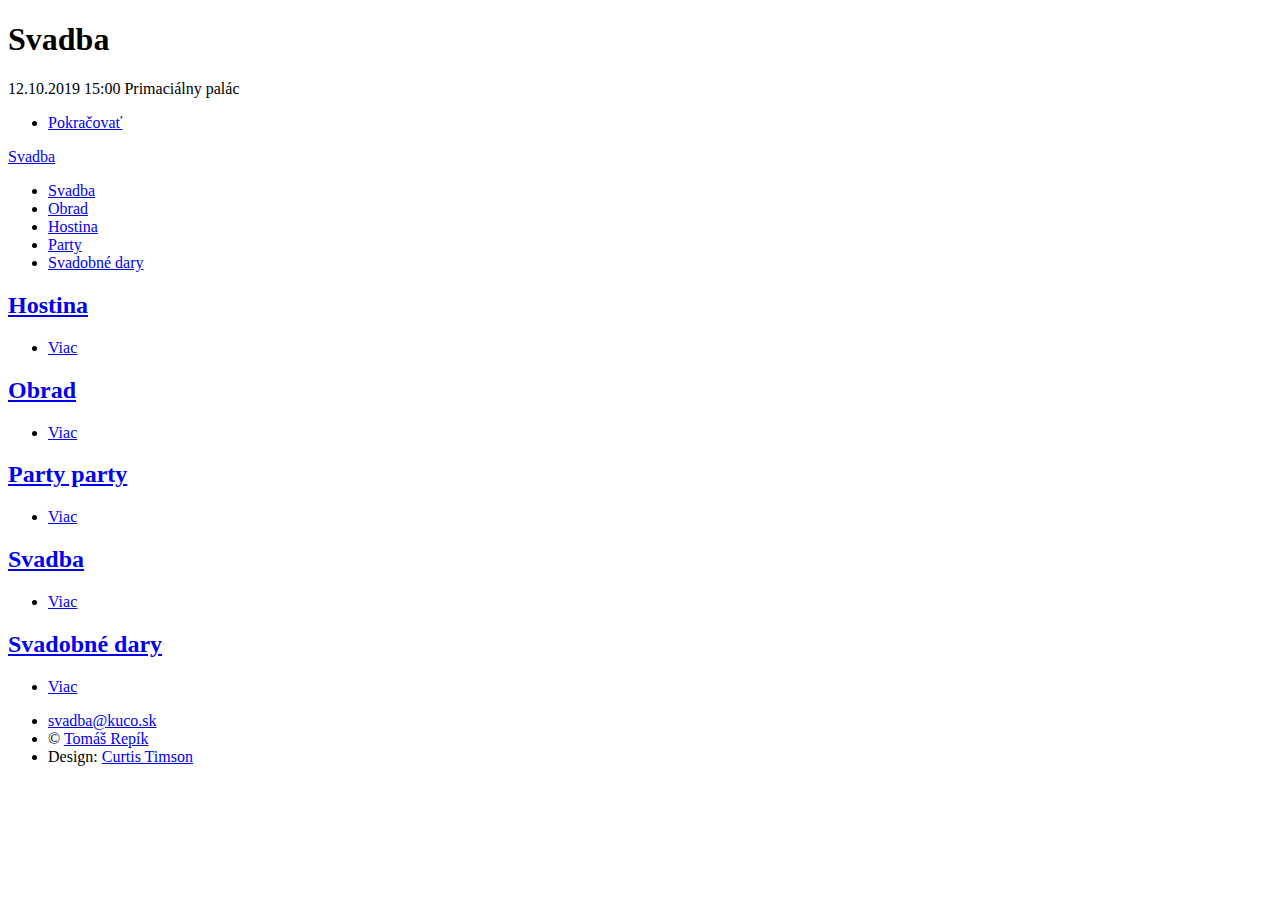
==== index.html @ 8c36d42b "Initial commit" ====
<!DOCTYPE HTML>

<html lang='sk'>
	<head>
	<meta name="generator" content="Hugo 0.55.6" />
		<title>Svadba</title>
		<meta charset="utf-8" />
		<meta name="viewport" content="width=device-width, initial-scale=1, user-scalable=no" />
		<link rel="stylesheet" href='/kucovci/assets/css/main.css' />
		
		<noscript><link rel="stylesheet" href='/kucovci/assets/css/noscript.css' /></noscript>
	</head>

	<body lang='sk' class="is-loading">

		
		

		
		
		

		

		
		
		

		

		
			
		
		

		

		
			<div id="wrapper" class="fade-in" data-pfn="post" data-ps="6" data-pfp="true">

				
				

<div id="intro">
    <h1>
        
             Svadba
        
    </h1>
    <p>
        
             12.10.2019 15:00 Primaciálny palác
        
    </p>
    <ul class="actions">
        <li><a href="#header" class="button icon solo fa-arrow-down scrolly">Pokračovať</a></li>
    </ul>
</div>


				

				
<header id="header">
    <a href='/kucovci/' class="logo">Svadba</a>
</header>

				

<nav id="nav">
    <ul class="links">

        <li ><a href='/kucovci/svadba'>Svadba</a></li>
        <li ><a href='/kucovci/obrad'>Obrad</a></li>
        <li ><a href='/kucovci/hostina'>Hostina</a></li>
        <li ><a href='/kucovci/party'>Party</a></li>
        <li ><a href='/kucovci/dary'>Svadobné dary</a></li>
        
    </ul>
    
</nav>


				
					<div id="main">

						
						


<article class="post featured">
    <header class="major">
        
        <h2><a href="https://repik.sk/kucovci/hostina/">Hostina</a></h2>
        <p></p>
    </header>
    
    <ul class="actions">
        <li><a href="https://repik.sk/kucovci/hostina/" class="button big">Viac</a></li>
    </ul>
</article>


						

						
							

<section class="posts">
    
    <article>
        <header>
            
            <h2><a href="https://repik.sk/kucovci/obrad/">Obrad</a></h2>
        </header>
        
        <p></p>
        <ul class="actions">
            <li><a href="https://repik.sk/kucovci/obrad/" class="button">Viac</a></li>
        </ul>
    </article>
    
    <article>
        <header>
            
            <h2><a href="https://repik.sk/kucovci/party/">Party party</a></h2>
        </header>
        
        <p></p>
        <ul class="actions">
            <li><a href="https://repik.sk/kucovci/party/" class="button">Viac</a></li>
        </ul>
    </article>
    
    <article>
        <header>
            
            <h2><a href="https://repik.sk/kucovci/svadba/">Svadba</a></h2>
        </header>
        
        <p></p>
        <ul class="actions">
            <li><a href="https://repik.sk/kucovci/svadba/" class="button">Viac</a></li>
        </ul>
    </article>
    
    <article>
        <header>
            
            <h2><a href="https://repik.sk/kucovci/dary/">Svadobné dary</a></h2>
        </header>
        
        <p></p>
        <ul class="actions">
            <li><a href="https://repik.sk/kucovci/dary/" class="button">Viac</a></li>
        </ul>
    </article>
    
</section>

						

						
						
						





















					</div>

					

<footer id="footer">
    
    <section class="split contact">
        
        
        
        
    </section>
</footer>

					
<div id="copyright">
    <ul><li><a href="mailto://svadba@kuco.sk">svadba@kuco.sk</a></li><li>&copy; <a href="https://repik.sk">Tomáš Repík</a></li><li>Design: <a href="https://curtistimson.co.uk">Curtis Timson</a></li></ul>
</div>

			</div>

			
			
<script src='/kucovci/assets/js/jquery.min.js'></script>
<script src='/kucovci/assets/js/jquery.scrollex.min.js'></script>
<script src='/kucovci/assets/js/jquery.scrolly.min.js'></script>
<script src='/kucovci/assets/js/browser.min.js'></script>
<script src='/kucovci/assets/js/breakpoints.min.js'></script>
<script src='/kucovci/assets/js/util.js'></script>
<script src='/kucovci/assets/js/main.js'></script>


	</body>
</html>
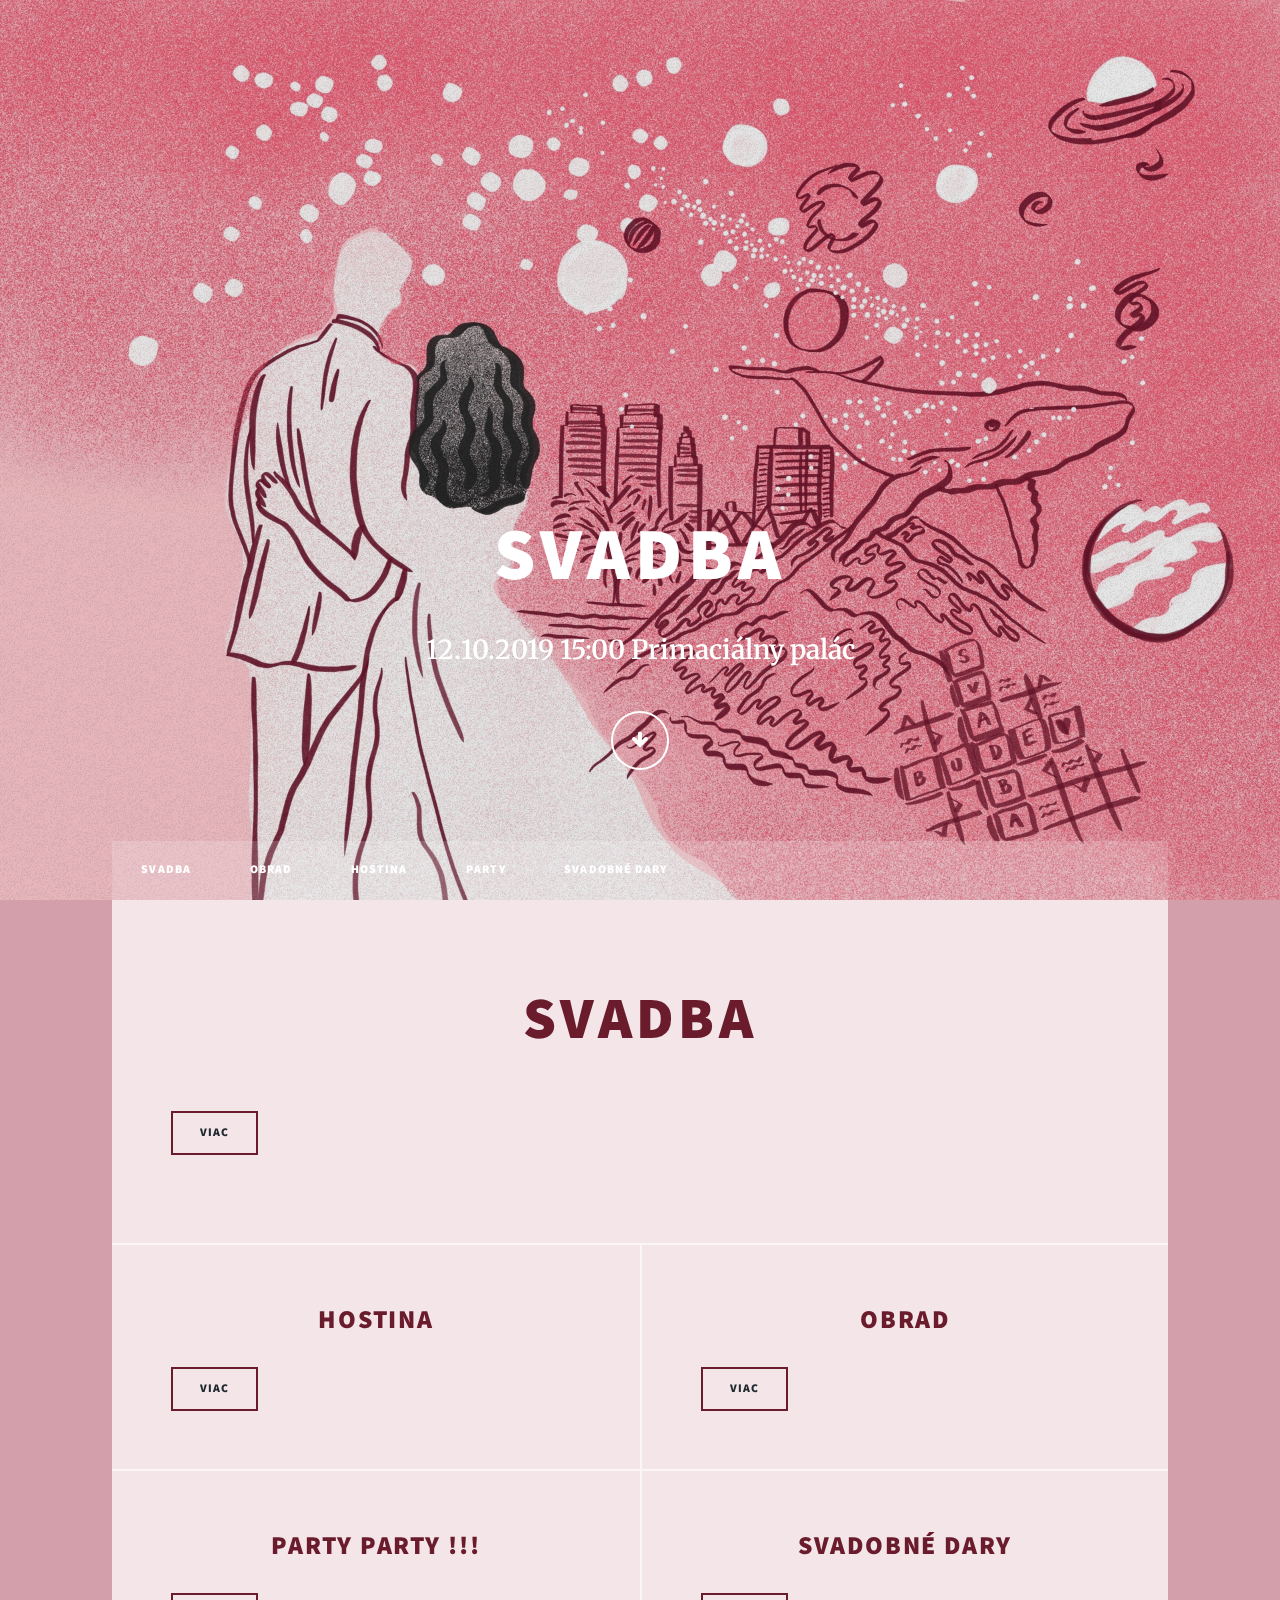
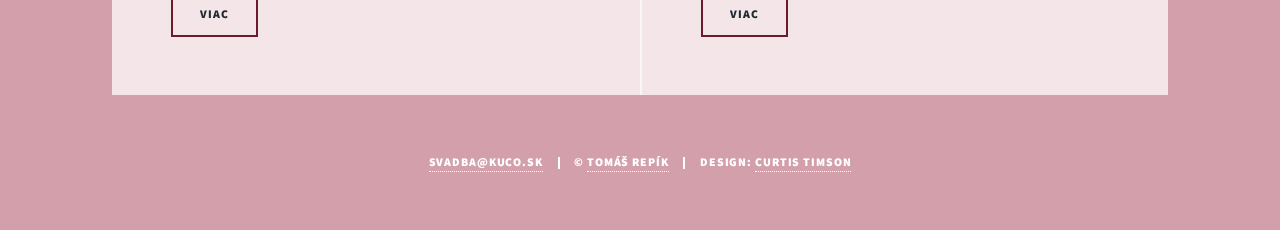
==== commit 7e52d038: "Update texts and style a bit: - transaprent content - greater subheading - changed order of posts by" ====
--- a/index.html
+++ b/index.html
@@ -2,13 +2,13 @@
 
 <html lang='sk'>
 	<head>
-	<meta name="generator" content="Hugo 0.55.6" />
+	<meta name="generator" content="Hugo 0.58.1" />
 		<title>Svadba</title>
 		<meta charset="utf-8" />
 		<meta name="viewport" content="width=device-width, initial-scale=1, user-scalable=no" />
-		<link rel="stylesheet" href='/kucovci/assets/css/main.css' />
-		
-		<noscript><link rel="stylesheet" href='/kucovci/assets/css/noscript.css' /></noscript>
+		<link rel="stylesheet" href='/assets/css/main.css' />
+		
+		<noscript><link rel="stylesheet" href='/assets/css/noscript.css' /></noscript>
 	</head>
 
 	<body lang='sk' class="is-loading">
@@ -47,11 +47,11 @@
              Svadba
         
     </h1>
-    <p>
+    <p><strong>
         
              12.10.2019 15:00 Primaciálny palác
         
-    </p>
+    </strong></p>
     <ul class="actions">
         <li><a href="#header" class="button icon solo fa-arrow-down scrolly">Pokračovať</a></li>
     </ul>
@@ -62,7 +62,7 @@
 
 				
 <header id="header">
-    <a href='/kucovci/' class="logo">Svadba</a>
+    <a href='/' class="logo">Svadba</a>
 </header>
 
 				
@@ -70,11 +70,11 @@
 <nav id="nav">
     <ul class="links">
 
-        <li ><a href='/kucovci/svadba'>Svadba</a></li>
-        <li ><a href='/kucovci/obrad'>Obrad</a></li>
-        <li ><a href='/kucovci/hostina'>Hostina</a></li>
-        <li ><a href='/kucovci/party'>Party</a></li>
-        <li ><a href='/kucovci/dary'>Svadobné dary</a></li>
+        <li ><a href='/svadba'>Svadba</a></li>
+        <li ><a href='/obrad'>Obrad</a></li>
+        <li ><a href='/hostina'>Hostina</a></li>
+        <li ><a href='/party'>Party</a></li>
+        <li ><a href='/dary'>Svadobné dary</a></li>
         
     </ul>
     
@@ -91,12 +91,12 @@
 <article class="post featured">
     <header class="major">
         
-        <h2><a href="https://repik.sk/kucovci/hostina/">Hostina</a></h2>
+        <h2><a href="https://svadba.kuco.sk/svadba/">Svadba</a></h2>
         <p></p>
     </header>
     
     <ul class="actions">
-        <li><a href="https://repik.sk/kucovci/hostina/" class="button big">Viac</a></li>
+        <li><a href="https://svadba.kuco.sk/svadba/" class="button big">Viac</a></li>
     </ul>
 </article>
 
@@ -111,48 +111,48 @@
     <article>
         <header>
             
-            <h2><a href="https://repik.sk/kucovci/obrad/">Obrad</a></h2>
-        </header>
-        
-        <p></p>
-        <ul class="actions">
-            <li><a href="https://repik.sk/kucovci/obrad/" class="button">Viac</a></li>
-        </ul>
-    </article>
-    
-    <article>
-        <header>
-            
-            <h2><a href="https://repik.sk/kucovci/party/">Party party</a></h2>
-        </header>
-        
-        <p></p>
-        <ul class="actions">
-            <li><a href="https://repik.sk/kucovci/party/" class="button">Viac</a></li>
-        </ul>
-    </article>
-    
-    <article>
-        <header>
-            
-            <h2><a href="https://repik.sk/kucovci/svadba/">Svadba</a></h2>
-        </header>
-        
-        <p></p>
-        <ul class="actions">
-            <li><a href="https://repik.sk/kucovci/svadba/" class="button">Viac</a></li>
-        </ul>
-    </article>
-    
-    <article>
-        <header>
-            
-            <h2><a href="https://repik.sk/kucovci/dary/">Svadobné dary</a></h2>
-        </header>
-        
-        <p></p>
-        <ul class="actions">
-            <li><a href="https://repik.sk/kucovci/dary/" class="button">Viac</a></li>
+            <h2><a href="https://svadba.kuco.sk/hostina/">Hostina</a></h2>
+        </header>
+        
+        <p></p>
+        <ul class="actions">
+            <li><a href="https://svadba.kuco.sk/hostina/" class="button">Viac</a></li>
+        </ul>
+    </article>
+    
+    <article>
+        <header>
+            
+            <h2><a href="https://svadba.kuco.sk/obrad/">Obrad</a></h2>
+        </header>
+        
+        <p></p>
+        <ul class="actions">
+            <li><a href="https://svadba.kuco.sk/obrad/" class="button">Viac</a></li>
+        </ul>
+    </article>
+    
+    <article>
+        <header>
+            
+            <h2><a href="https://svadba.kuco.sk/party/">Party party !!!</a></h2>
+        </header>
+        
+        <p></p>
+        <ul class="actions">
+            <li><a href="https://svadba.kuco.sk/party/" class="button">Viac</a></li>
+        </ul>
+    </article>
+    
+    <article>
+        <header>
+            
+            <h2><a href="https://svadba.kuco.sk/dary/">Svadobné dary</a></h2>
+        </header>
+        
+        <p></p>
+        <ul class="actions">
+            <li><a href="https://svadba.kuco.sk/dary/" class="button">Viac</a></li>
         </ul>
     </article>
     
@@ -207,13 +207,13 @@
 
 			
 			
-<script src='/kucovci/assets/js/jquery.min.js'></script>
-<script src='/kucovci/assets/js/jquery.scrollex.min.js'></script>
-<script src='/kucovci/assets/js/jquery.scrolly.min.js'></script>
-<script src='/kucovci/assets/js/browser.min.js'></script>
-<script src='/kucovci/assets/js/breakpoints.min.js'></script>
-<script src='/kucovci/assets/js/util.js'></script>
-<script src='/kucovci/assets/js/main.js'></script>
+<script src='/assets/js/jquery.min.js'></script>
+<script src='/assets/js/jquery.scrollex.min.js'></script>
+<script src='/assets/js/jquery.scrolly.min.js'></script>
+<script src='/assets/js/browser.min.js'></script>
+<script src='/assets/js/breakpoints.min.js'></script>
+<script src='/assets/js/util.js'></script>
+<script src='/assets/js/main.js'></script>
 
 
 	</body>
--- a/assets/css/main.css
+++ b/assets/css/main.css
@@ -0,0 +1,4651 @@
+@import url(font-awesome.min.css);
+@import url("https://fonts.googleapis.com/css?family=Merriweather:300,700,300italic,700italic|Source+Sans+Pro:900");
+
+/*
+	Massively by HTML5 UP
+	html5up.net | @ajlkn
+	Free for personal and commercial use under the CCA 3.0 license (html5up.net/license)
+*/
+
+html, body, div, span, applet, object,
+iframe, h1, h2, h3, h4, h5, h6, p, blockquote,
+pre, a, abbr, acronym, address, big, cite,
+code, del, dfn, em, img, ins, kbd, q, s, samp,
+small, strike, strong, sub, sup, tt, var, b,
+u, i, center, dl, dt, dd, ol, ul, li, fieldset,
+form, label, legend, table, caption, tbody,
+tfoot, thead, tr, th, td, article, aside,
+canvas, details, embed, figure, figcaption,
+footer, header, hgroup, menu, nav, output, ruby,
+section, summary, time, mark, audio, video {
+	margin: 0;
+	padding: 0;
+	border: 0;
+	font-size: 100%;
+	font: inherit;
+	vertical-align: baseline;}
+
+article, aside, details, figcaption, figure,
+footer, header, hgroup, menu, nav, section {
+	display: block;}
+
+body {
+	line-height: 1;
+}
+
+ol, ul {
+	list-style: none;
+}
+
+blockquote, q {
+	quotes: none;
+}
+
+	blockquote:before, blockquote:after, q:before, q:after {
+		content: '';
+		content: none;
+	}
+
+table {
+	border-collapse: collapse;
+	border-spacing: 0;
+}
+
+body {
+	-webkit-text-size-adjust: none;
+}
+
+mark {
+	background-color: transparent;
+	color: inherit;
+}
+
+input::-moz-focus-inner {
+	border: 0;
+	padding: 0;
+}
+
+input, select, textarea {
+	-moz-appearance: none;
+	-webkit-appearance: none;
+	-ms-appearance: none;
+	appearance: none;
+}
+
+/* Basic */
+
+	@-ms-viewport {
+		width: device-width;
+	}
+
+	body {
+		-ms-overflow-style: scrollbar;
+	}
+
+	@media screen and (max-width: 480px) {
+
+		html, body {
+			min-width: 320px;
+		}
+
+	}
+
+	html {
+		box-sizing: border-box;
+	}
+
+	*, *:before, *:after {
+		box-sizing: inherit;
+	}
+
+	body {
+		background-color: #d29faa; /* light pink */
+	}
+
+		body.is-preload *, body.is-preload *:before, body.is-preload *:after {
+			-moz-animation: none !important;
+			-webkit-animation: none !important;
+			-ms-animation: none !important;
+			animation: none !important;
+			-moz-transition: none !important;
+			-webkit-transition: none !important;
+			-ms-transition: none !important;
+			transition: none !important;
+		}
+
+/* Type */
+
+	html {
+		font-size: 16pt;
+	}
+
+		@media screen and (max-width: 1680px) {
+
+			html {
+				font-size: 12pt;
+			}
+
+		}
+
+		@media screen and (max-width: 1280px) {
+
+			html {
+				font-size: 11pt;
+			}
+
+		}
+
+		@media screen and (max-width: 360px) {
+
+			html {
+				font-size: 10pt;
+			}
+
+		}
+
+	body {
+		color: #6a1c2c; /* dark pink */
+	}
+
+	body, input, select, textarea {
+		font-family: "Merriweather", Georgia, serif;
+		font-weight: 300;
+		font-size: 1rem;
+		line-height: 2.375;
+	}
+
+	a {
+		-moz-transition: color 0.2s ease-in-out, background-color 0.2s ease-in-out, border-color 0.2s ease-in-out, box-shadow 0.2s ease-in-out;
+		-webkit-transition: color 0.2s ease-in-out, background-color 0.2s ease-in-out, border-color 0.2s ease-in-out, box-shadow 0.2s ease-in-out;
+		-ms-transition: color 0.2s ease-in-out, background-color 0.2s ease-in-out, border-color 0.2s ease-in-out, box-shadow 0.2s ease-in-out;
+		transition: color 0.2s ease-in-out, background-color 0.2s ease-in-out, border-color 0.2s ease-in-out, box-shadow 0.2s ease-in-out;
+		border-bottom: dotted 1px;
+		text-decoration: none;
+	}
+
+		a:hover {
+			border-bottom-color: transparent;
+		}
+
+	strong, b {
+		font-weight: 600;
+	}
+
+	em, i {
+		font-style: italic;
+	}
+
+	p {
+		text-align: justify;
+		margin: 0 0 2rem 0;
+	}
+
+	h1, h2, h3, h4, h5, h6 {
+		font-family: "Source Sans Pro", Helvetica, sans-serif;
+		font-weight: 900;
+		line-height: 1.5;
+		letter-spacing: 0.075em;
+		text-transform: uppercase;
+		margin: 0 0 1rem 0;
+	}
+
+		h1 a, h2 a, h3 a, h4 a, h5 a, h6 a {
+			border-bottom: 0;
+			color: inherit;
+			text-decoration: none;
+		}
+
+	h1 {
+		font-size: 4rem;
+		line-height: 1.1;
+		margin: 0 0 2rem 0;
+	}
+
+	h2 {
+		font-size: 1.75rem;
+		line-height: 1.3;
+		margin: 0 0 1.5rem 0;
+	}
+
+	h3 {
+		font-size: 1.25rem;
+		margin: 0 0 1.5rem 0;
+	}
+
+	h4 {
+		font-size: 1rem;
+	}
+
+	h5 {
+		font-size: 0.9rem;
+	}
+
+	h6 {
+		font-size: 0.8rem;
+	}
+
+	sub {
+		font-size: 0.8rem;
+		position: relative;
+		top: 0.5rem;
+	}
+
+	sup {
+		font-size: 0.8rem;
+		position: relative;
+		top: -0.5rem;
+	}
+
+	blockquote {
+		border-left: solid 4px;
+		font-style: italic;
+		margin: 0 0 2rem 0;
+		padding: 0.5rem 0 0.5rem 2rem;
+	}
+
+	code {
+		border: solid 2px;
+		font-family: "Courier New", monospace;
+		font-size: 0.9rem;
+		margin: 0 0.25rem;
+		padding: 0.25rem 0.65rem;
+	}
+
+	pre {
+		-webkit-overflow-scrolling: touch;
+		font-family: "Courier New", monospace;
+		font-size: 0.9rem;
+		margin: 0 0 2rem 0;
+	}
+
+		pre code {
+			display: block;
+			line-height: 1.75;
+			padding: 1rem 1.5rem;
+			overflow-x: auto;
+		}
+
+	hr {
+		border: 0;
+		border-bottom: solid 2px;
+		margin: 3rem 0;
+	}
+
+		hr.major {
+			margin: 5rem 0;
+		}
+
+	.align-left {
+		text-align: left;
+	}
+
+	.align-center {
+		text-align: center;
+	}
+
+	.align-right {
+		text-align: right;
+	}
+
+	input, select, textarea {
+		color: #6a1c2c; /* dark pink */
+	}
+
+	a {
+		color: #6a1c2c; /* dark pink */
+		border-bottom-color: rgba(33, 41, 49, 0.5);
+	}
+
+		a:hover {
+			border-bottom-color: transparent;
+			color: black !important;
+		}
+
+	strong, b {
+		color: #6a1c2c; /* dark pink */
+	}
+
+	h1, h2, h3, h4, h5, h6 {
+		color: #6a1c2c; /* dark pink */
+	}
+
+	blockquote {
+		border-left-color: #ffffff99; /* transparent white */
+	}
+
+	code {
+		background: rgba(220, 220, 220, 0.25);
+		border-color: #ffffff99; /* transparent white */
+	}
+
+	hr {
+		border-bottom-color: #ffffff99; /* transparent white */
+	}
+
+/* Row */
+
+	.row {
+		display: flex;
+		flex-wrap: wrap;
+		box-sizing: border-box;
+		align-items: stretch;
+	}
+
+		.row > * {
+			box-sizing: border-box;
+		}
+
+		.row.gtr-uniform > * > :last-child {
+			margin-bottom: 0;
+		}
+
+		.row.aln-left {
+			justify-content: flex-start;
+		}
+
+		.row.aln-center {
+			justify-content: center;
+		}
+
+		.row.aln-right {
+			justify-content: flex-end;
+		}
+
+		.row.aln-top {
+			align-items: flex-start;
+		}
+
+		.row.aln-middle {
+			align-items: center;
+		}
+
+		.row.aln-bottom {
+			align-items: flex-end;
+		}
+
+		.row > .imp {
+			order: -1;
+		}
+
+		.row > .col-1 {
+			width: 8.3333333333%;
+		}
+
+		.row > .off-1 {
+			margin-left: 8.3333333333%;
+		}
+
+		.row > .col-2 {
+			width: 16.6666666667%;
+		}
+
+		.row > .off-2 {
+			margin-left: 16.6666666667%;
+		}
+
+		.row > .col-3 {
+			width: 25%;
+		}
+
+		.row > .off-3 {
+			margin-left: 25%;
+		}
+
+		.row > .col-4 {
+			width: 33.3333333333%;
+		}
+
+		.row > .off-4 {
+			margin-left: 33.3333333333%;
+		}
+
+		.row > .col-5 {
+			width: 41.6666666667%;
+		}
+
+		.row > .off-5 {
+			margin-left: 41.6666666667%;
+		}
+
+		.row > .col-6 {
+			width: 50%;
+		}
+
+		.row > .off-6 {
+			margin-left: 50%;
+		}
+
+		.row > .col-7 {
+			width: 58.3333333333%;
+		}
+
+		.row > .off-7 {
+			margin-left: 58.3333333333%;
+		}
+
+		.row > .col-8 {
+			width: 66.6666666667%;
+		}
+
+		.row > .off-8 {
+			margin-left: 66.6666666667%;
+		}
+
+		.row > .col-9 {
+			width: 75%;
+		}
+
+		.row > .off-9 {
+			margin-left: 75%;
+		}
+
+		.row > .col-10 {
+			width: 83.3333333333%;
+		}
+
+		.row > .off-10 {
+			margin-left: 83.3333333333%;
+		}
+
+		.row > .col-11 {
+			width: 91.6666666667%;
+		}
+
+		.row > .off-11 {
+			margin-left: 91.6666666667%;
+		}
+
+		.row > .col-12 {
+			width: 100%;
+		}
+
+		.row > .off-12 {
+			margin-left: 100%;
+		}
+
+		.row.gtr-0 {
+			margin-top: 0;
+			margin-left: 0rem;
+		}
+
+			.row.gtr-0 > * {
+				padding: 0 0 0 0rem;
+			}
+
+			.row.gtr-0.gtr-uniform {
+				margin-top: 0rem;
+			}
+
+				.row.gtr-0.gtr-uniform > * {
+					padding-top: 0rem;
+				}
+
+		.row.gtr-25 {
+			margin-top: 0;
+			margin-left: -0.375rem;
+		}
+
+			.row.gtr-25 > * {
+				padding: 0 0 0 0.375rem;
+			}
+
+			.row.gtr-25.gtr-uniform {
+				margin-top: -0.375rem;
+			}
+
+				.row.gtr-25.gtr-uniform > * {
+					padding-top: 0.375rem;
+				}
+
+		.row.gtr-50 {
+			margin-top: 0;
+			margin-left: -0.75rem;
+		}
+
+			.row.gtr-50 > * {
+				padding: 0 0 0 0.75rem;
+			}
+
+			.row.gtr-50.gtr-uniform {
+				margin-top: -0.75rem;
+			}
+
+				.row.gtr-50.gtr-uniform > * {
+					padding-top: 0.75rem;
+				}
+
+		.row {
+			margin-top: 0;
+			margin-left: -1.5rem;
+		}
+
+			.row > * {
+				padding: 0 0 0 1.5rem;
+			}
+
+			.row.gtr-uniform {
+				margin-top: -1.5rem;
+			}
+
+				.row.gtr-uniform > * {
+					padding-top: 1.5rem;
+				}
+
+		.row.gtr-150 {
+			margin-top: 0;
+			margin-left: -2.25rem;
+		}
+
+			.row.gtr-150 > * {
+				padding: 0 0 0 2.25rem;
+			}
+
+			.row.gtr-150.gtr-uniform {
+				margin-top: -2.25rem;
+			}
+
+				.row.gtr-150.gtr-uniform > * {
+					padding-top: 2.25rem;
+				}
+
+		.row.gtr-200 {
+			margin-top: 0;
+			margin-left: -3rem;
+		}
+
+			.row.gtr-200 > * {
+				padding: 0 0 0 3rem;
+			}
+
+			.row.gtr-200.gtr-uniform {
+				margin-top: -3rem;
+			}
+
+				.row.gtr-200.gtr-uniform > * {
+					padding-top: 3rem;
+				}
+
+		@media screen and (max-width: 1680px) {
+
+			.row {
+				display: flex;
+				flex-wrap: wrap;
+				box-sizing: border-box;
+				align-items: stretch;
+			}
+
+				.row > * {
+					box-sizing: border-box;
+				}
+
+				.row.gtr-uniform > * > :last-child {
+					margin-bottom: 0;
+				}
+
+				.row.aln-left {
+					justify-content: flex-start;
+				}
+
+				.row.aln-center {
+					justify-content: center;
+				}
+
+				.row.aln-right {
+					justify-content: flex-end;
+				}
+
+				.row.aln-top {
+					align-items: flex-start;
+				}
+
+				.row.aln-middle {
+					align-items: center;
+				}
+
+				.row.aln-bottom {
+					align-items: flex-end;
+				}
+
+				.row > .imp-xlarge {
+					order: -1;
+				}
+
+				.row > .col-1-xlarge {
+					width: 8.3333333333%;
+				}
+
+				.row > .off-1-xlarge {
+					margin-left: 8.3333333333%;
+				}
+
+				.row > .col-2-xlarge {
+					width: 16.6666666667%;
+				}
+
+				.row > .off-2-xlarge {
+					margin-left: 16.6666666667%;
+				}
+
+				.row > .col-3-xlarge {
+					width: 25%;
+				}
+
+				.row > .off-3-xlarge {
+					margin-left: 25%;
+				}
+
+				.row > .col-4-xlarge {
+					width: 33.3333333333%;
+				}
+
+				.row > .off-4-xlarge {
+					margin-left: 33.3333333333%;
+				}
+
+				.row > .col-5-xlarge {
+					width: 41.6666666667%;
+				}
+
+				.row > .off-5-xlarge {
+					margin-left: 41.6666666667%;
+				}
+
+				.row > .col-6-xlarge {
+					width: 50%;
+				}
+
+				.row > .off-6-xlarge {
+					margin-left: 50%;
+				}
+
+				.row > .col-7-xlarge {
+					width: 58.3333333333%;
+				}
+
+				.row > .off-7-xlarge {
+					margin-left: 58.3333333333%;
+				}
+
+				.row > .col-8-xlarge {
+					width: 66.6666666667%;
+				}
+
+				.row > .off-8-xlarge {
+					margin-left: 66.6666666667%;
+				}
+
+				.row > .col-9-xlarge {
+					width: 75%;
+				}
+
+				.row > .off-9-xlarge {
+					margin-left: 75%;
+				}
+
+				.row > .col-10-xlarge {
+					width: 83.3333333333%;
+				}
+
+				.row > .off-10-xlarge {
+					margin-left: 83.3333333333%;
+				}
+
+				.row > .col-11-xlarge {
+					width: 91.6666666667%;
+				}
+
+				.row > .off-11-xlarge {
+					margin-left: 91.6666666667%;
+				}
+
+				.row > .col-12-xlarge {
+					width: 100%;
+				}
+
+				.row > .off-12-xlarge {
+					margin-left: 100%;
+				}
+
+				.row.gtr-0 {
+					margin-top: 0;
+					margin-left: 0rem;
+				}
+
+					.row.gtr-0 > * {
+						padding: 0 0 0 0rem;
+					}
+
+					.row.gtr-0.gtr-uniform {
+						margin-top: 0rem;
+					}
+
+						.row.gtr-0.gtr-uniform > * {
+							padding-top: 0rem;
+						}
+
+				.row.gtr-25 {
+					margin-top: 0;
+					margin-left: -0.375rem;
+				}
+
+					.row.gtr-25 > * {
+						padding: 0 0 0 0.375rem;
+					}
+
+					.row.gtr-25.gtr-uniform {
+						margin-top: -0.375rem;
+					}
+
+						.row.gtr-25.gtr-uniform > * {
+							padding-top: 0.375rem;
+						}
+
+				.row.gtr-50 {
+					margin-top: 0;
+					margin-left: -0.75rem;
+				}
+
+					.row.gtr-50 > * {
+						padding: 0 0 0 0.75rem;
+					}
+
+					.row.gtr-50.gtr-uniform {
+						margin-top: -0.75rem;
+					}
+
+						.row.gtr-50.gtr-uniform > * {
+							padding-top: 0.75rem;
+						}
+
+				.row {
+					margin-top: 0;
+					margin-left: -1.5rem;
+				}
+
+					.row > * {
+						padding: 0 0 0 1.5rem;
+					}
+
+					.row.gtr-uniform {
+						margin-top: -1.5rem;
+					}
+
+						.row.gtr-uniform > * {
+							padding-top: 1.5rem;
+						}
+
+				.row.gtr-150 {
+					margin-top: 0;
+					margin-left: -2.25rem;
+				}
+
+					.row.gtr-150 > * {
+						padding: 0 0 0 2.25rem;
+					}
+
+					.row.gtr-150.gtr-uniform {
+						margin-top: -2.25rem;
+					}
+
+						.row.gtr-150.gtr-uniform > * {
+							padding-top: 2.25rem;
+						}
+
+				.row.gtr-200 {
+					margin-top: 0;
+					margin-left: -3rem;
+				}
+
+					.row.gtr-200 > * {
+						padding: 0 0 0 3rem;
+					}
+
+					.row.gtr-200.gtr-uniform {
+						margin-top: -3rem;
+					}
+
+						.row.gtr-200.gtr-uniform > * {
+							padding-top: 3rem;
+						}
+
+		}
+
+		@media screen and (max-width: 1280px) {
+
+			.row {
+				display: flex;
+				flex-wrap: wrap;
+				box-sizing: border-box;
+				align-items: stretch;
+			}
+
+				.row > * {
+					box-sizing: border-box;
+				}
+
+				.row.gtr-uniform > * > :last-child {
+					margin-bottom: 0;
+				}
+
+				.row.aln-left {
+					justify-content: flex-start;
+				}
+
+				.row.aln-center {
+					justify-content: center;
+				}
+
+				.row.aln-right {
+					justify-content: flex-end;
+				}
+
+				.row.aln-top {
+					align-items: flex-start;
+				}
+
+				.row.aln-middle {
+					align-items: center;
+				}
+
+				.row.aln-bottom {
+					align-items: flex-end;
+				}
+
+				.row > .imp-large {
+					order: -1;
+				}
+
+				.row > .col-1-large {
+					width: 8.3333333333%;
+				}
+
+				.row > .off-1-large {
+					margin-left: 8.3333333333%;
+				}
+
+				.row > .col-2-large {
+					width: 16.6666666667%;
+				}
+
+				.row > .off-2-large {
+					margin-left: 16.6666666667%;
+				}
+
+				.row > .col-3-large {
+					width: 25%;
+				}
+
+				.row > .off-3-large {
+					margin-left: 25%;
+				}
+
+				.row > .col-4-large {
+					width: 33.3333333333%;
+				}
+
+				.row > .off-4-large {
+					margin-left: 33.3333333333%;
+				}
+
+				.row > .col-5-large {
+					width: 41.6666666667%;
+				}
+
+				.row > .off-5-large {
+					margin-left: 41.6666666667%;
+				}
+
+				.row > .col-6-large {
+					width: 50%;
+				}
+
+				.row > .off-6-large {
+					margin-left: 50%;
+				}
+
+				.row > .col-7-large {
+					width: 58.3333333333%;
+				}
+
+				.row > .off-7-large {
+					margin-left: 58.3333333333%;
+				}
+
+				.row > .col-8-large {
+					width: 66.6666666667%;
+				}
+
+				.row > .off-8-large {
+					margin-left: 66.6666666667%;
+				}
+
+				.row > .col-9-large {
+					width: 75%;
+				}
+
+				.row > .off-9-large {
+					margin-left: 75%;
+				}
+
+				.row > .col-10-large {
+					width: 83.3333333333%;
+				}
+
+				.row > .off-10-large {
+					margin-left: 83.3333333333%;
+				}
+
+				.row > .col-11-large {
+					width: 91.6666666667%;
+				}
+
+				.row > .off-11-large {
+					margin-left: 91.6666666667%;
+				}
+
+				.row > .col-12-large {
+					width: 100%;
+				}
+
+				.row > .off-12-large {
+					margin-left: 100%;
+				}
+
+				.row.gtr-0 {
+					margin-top: 0;
+					margin-left: 0rem;
+				}
+
+					.row.gtr-0 > * {
+						padding: 0 0 0 0rem;
+					}
+
+					.row.gtr-0.gtr-uniform {
+						margin-top: 0rem;
+					}
+
+						.row.gtr-0.gtr-uniform > * {
+							padding-top: 0rem;
+						}
+
+				.row.gtr-25 {
+					margin-top: 0;
+					margin-left: -0.375rem;
+				}
+
+					.row.gtr-25 > * {
+						padding: 0 0 0 0.375rem;
+					}
+
+					.row.gtr-25.gtr-uniform {
+						margin-top: -0.375rem;
+					}
+
+						.row.gtr-25.gtr-uniform > * {
+							padding-top: 0.375rem;
+						}
+
+				.row.gtr-50 {
+					margin-top: 0;
+					margin-left: -0.75rem;
+				}
+
+					.row.gtr-50 > * {
+						padding: 0 0 0 0.75rem;
+					}
+
+					.row.gtr-50.gtr-uniform {
+						margin-top: -0.75rem;
+					}
+
+						.row.gtr-50.gtr-uniform > * {
+							padding-top: 0.75rem;
+						}
+
+				.row {
+					margin-top: 0;
+					margin-left: -1.5rem;
+				}
+
+					.row > * {
+						padding: 0 0 0 1.5rem;
+					}
+
+					.row.gtr-uniform {
+						margin-top: -1.5rem;
+					}
+
+						.row.gtr-uniform > * {
+							padding-top: 1.5rem;
+						}
+
+				.row.gtr-150 {
+					margin-top: 0;
+					margin-left: -2.25rem;
+				}
+
+					.row.gtr-150 > * {
+						padding: 0 0 0 2.25rem;
+					}
+
+					.row.gtr-150.gtr-uniform {
+						margin-top: -2.25rem;
+					}
+
+						.row.gtr-150.gtr-uniform > * {
+							padding-top: 2.25rem;
+						}
+
+				.row.gtr-200 {
+					margin-top: 0;
+					margin-left: -3rem;
+				}
+
+					.row.gtr-200 > * {
+						padding: 0 0 0 3rem;
+					}
+
+					.row.gtr-200.gtr-uniform {
+						margin-top: -3rem;
+					}
+
+						.row.gtr-200.gtr-uniform > * {
+							padding-top: 3rem;
+						}
+
+		}
+
+		@media screen and (max-width: 980px) {
+
+			.row {
+				display: flex;
+				flex-wrap: wrap;
+				box-sizing: border-box;
+				align-items: stretch;
+			}
+
+				.row > * {
+					box-sizing: border-box;
+				}
+
+				.row.gtr-uniform > * > :last-child {
+					margin-bottom: 0;
+				}
+
+				.row.aln-left {
+					justify-content: flex-start;
+				}
+
+				.row.aln-center {
+					justify-content: center;
+				}
+
+				.row.aln-right {
+					justify-content: flex-end;
+				}
+
+				.row.aln-top {
+					align-items: flex-start;
+				}
+
+				.row.aln-middle {
+					align-items: center;
+				}
+
+				.row.aln-bottom {
+					align-items: flex-end;
+				}
+
+				.row > .imp-medium {
+					order: -1;
+				}
+
+				.row > .col-1-medium {
+					width: 8.3333333333%;
+				}
+
+				.row > .off-1-medium {
+					margin-left: 8.3333333333%;
+				}
+
+				.row > .col-2-medium {
+					width: 16.6666666667%;
+				}
+
+				.row > .off-2-medium {
+					margin-left: 16.6666666667%;
+				}
+
+				.row > .col-3-medium {
+					width: 25%;
+				}
+
+				.row > .off-3-medium {
+					margin-left: 25%;
+				}
+
+				.row > .col-4-medium {
+					width: 33.3333333333%;
+				}
+
+				.row > .off-4-medium {
+					margin-left: 33.3333333333%;
+				}
+
+				.row > .col-5-medium {
+					width: 41.6666666667%;
+				}
+
+				.row > .off-5-medium {
+					margin-left: 41.6666666667%;
+				}
+
+				.row > .col-6-medium {
+					width: 50%;
+				}
+
+				.row > .off-6-medium {
+					margin-left: 50%;
+				}
+
+				.row > .col-7-medium {
+					width: 58.3333333333%;
+				}
+
+				.row > .off-7-medium {
+					margin-left: 58.3333333333%;
+				}
+
+				.row > .col-8-medium {
+					width: 66.6666666667%;
+				}
+
+				.row > .off-8-medium {
+					margin-left: 66.6666666667%;
+				}
+
+				.row > .col-9-medium {
+					width: 75%;
+				}
+
+				.row > .off-9-medium {
+					margin-left: 75%;
+				}
+
+				.row > .col-10-medium {
+					width: 83.3333333333%;
+				}
+
+				.row > .off-10-medium {
+					margin-left: 83.3333333333%;
+				}
+
+				.row > .col-11-medium {
+					width: 91.6666666667%;
+				}
+
+				.row > .off-11-medium {
+					margin-left: 91.6666666667%;
+				}
+
+				.row > .col-12-medium {
+					width: 100%;
+				}
+
+				.row > .off-12-medium {
+					margin-left: 100%;
+				}
+
+				.row.gtr-0 {
+					margin-top: 0;
+					margin-left: 0rem;
+				}
+
+					.row.gtr-0 > * {
+						padding: 0 0 0 0rem;
+					}
+
+					.row.gtr-0.gtr-uniform {
+						margin-top: 0rem;
+					}
+
+						.row.gtr-0.gtr-uniform > * {
+							padding-top: 0rem;
+						}
+
+				.row.gtr-25 {
+					margin-top: 0;
+					margin-left: -0.375rem;
+				}
+
+					.row.gtr-25 > * {
+						padding: 0 0 0 0.375rem;
+					}
+
+					.row.gtr-25.gtr-uniform {
+						margin-top: -0.375rem;
+					}
+
+						.row.gtr-25.gtr-uniform > * {
+							padding-top: 0.375rem;
+						}
+
+				.row.gtr-50 {
+					margin-top: 0;
+					margin-left: -0.75rem;
+				}
+
+					.row.gtr-50 > * {
+						padding: 0 0 0 0.75rem;
+					}
+
+					.row.gtr-50.gtr-uniform {
+						margin-top: -0.75rem;
+					}
+
+						.row.gtr-50.gtr-uniform > * {
+							padding-top: 0.75rem;
+						}
+
+				.row {
+					margin-top: 0;
+					margin-left: -1.5rem;
+				}
+
+					.row > * {
+						padding: 0 0 0 1.5rem;
+					}
+
+					.row.gtr-uniform {
+						margin-top: -1.5rem;
+					}
+
+						.row.gtr-uniform > * {
+							padding-top: 1.5rem;
+						}
+
+				.row.gtr-150 {
+					margin-top: 0;
+					margin-left: -2.25rem;
+				}
+
+					.row.gtr-150 > * {
+						padding: 0 0 0 2.25rem;
+					}
+
+					.row.gtr-150.gtr-uniform {
+						margin-top: -2.25rem;
+					}
+
+						.row.gtr-150.gtr-uniform > * {
+							padding-top: 2.25rem;
+						}
+
+				.row.gtr-200 {
+					margin-top: 0;
+					margin-left: -3rem;
+				}
+
+					.row.gtr-200 > * {
+						padding: 0 0 0 3rem;
+					}
+
+					.row.gtr-200.gtr-uniform {
+						margin-top: -3rem;
+					}
+
+						.row.gtr-200.gtr-uniform > * {
+							padding-top: 3rem;
+						}
+
+		}
+
+		@media screen and (max-width: 736px) {
+
+			.row {
+				display: flex;
+				flex-wrap: wrap;
+				box-sizing: border-box;
+				align-items: stretch;
+			}
+
+				.row > * {
+					box-sizing: border-box;
+				}
+
+				.row.gtr-uniform > * > :last-child {
+					margin-bottom: 0;
+				}
+
+				.row.aln-left {
+					justify-content: flex-start;
+				}
+
+				.row.aln-center {
+					justify-content: center;
+				}
+
+				.row.aln-right {
+					justify-content: flex-end;
+				}
+
+				.row.aln-top {
+					align-items: flex-start;
+				}
+
+				.row.aln-middle {
+					align-items: center;
+				}
+
+				.row.aln-bottom {
+					align-items: flex-end;
+				}
+
+				.row > .imp-small {
+					order: -1;
+				}
+
+				.row > .col-1-small {
+					width: 8.3333333333%;
+				}
+
+				.row > .off-1-small {
+					margin-left: 8.3333333333%;
+				}
+
+				.row > .col-2-small {
+					width: 16.6666666667%;
+				}
+
+				.row > .off-2-small {
+					margin-left: 16.6666666667%;
+				}
+
+				.row > .col-3-small {
+					width: 25%;
+				}
+
+				.row > .off-3-small {
+					margin-left: 25%;
+				}
+
+				.row > .col-4-small {
+					width: 33.3333333333%;
+				}
+
+				.row > .off-4-small {
+					margin-left: 33.3333333333%;
+				}
+
+				.row > .col-5-small {
+					width: 41.6666666667%;
+				}
+
+				.row > .off-5-small {
+					margin-left: 41.6666666667%;
+				}
+
+				.row > .col-6-small {
+					width: 50%;
+				}
+
+				.row > .off-6-small {
+					margin-left: 50%;
+				}
+
+				.row > .col-7-small {
+					width: 58.3333333333%;
+				}
+
+				.row > .off-7-small {
+					margin-left: 58.3333333333%;
+				}
+
+				.row > .col-8-small {
+					width: 66.6666666667%;
+				}
+
+				.row > .off-8-small {
+					margin-left: 66.6666666667%;
+				}
+
+				.row > .col-9-small {
+					width: 75%;
+				}
+
+				.row > .off-9-small {
+					margin-left: 75%;
+				}
+
+				.row > .col-10-small {
+					width: 83.3333333333%;
+				}
+
+				.row > .off-10-small {
+					margin-left: 83.3333333333%;
+				}
+
+				.row > .col-11-small {
+					width: 91.6666666667%;
+				}
+
+				.row > .off-11-small {
+					margin-left: 91.6666666667%;
+				}
+
+				.row > .col-12-small {
+					width: 100%;
+				}
+
+				.row > .off-12-small {
+					margin-left: 100%;
+				}
+
+				.row.gtr-0 {
+					margin-top: 0;
+					margin-left: 0rem;
+				}
+
+					.row.gtr-0 > * {
+						padding: 0 0 0 0rem;
+					}
+
+					.row.gtr-0.gtr-uniform {
+						margin-top: 0rem;
+					}
+
+						.row.gtr-0.gtr-uniform > * {
+							padding-top: 0rem;
+						}
+
+				.row.gtr-25 {
+					margin-top: 0;
+					margin-left: -0.375rem;
+				}
+
+					.row.gtr-25 > * {
+						padding: 0 0 0 0.375rem;
+					}
+
+					.row.gtr-25.gtr-uniform {
+						margin-top: -0.375rem;
+					}
+
+						.row.gtr-25.gtr-uniform > * {
+							padding-top: 0.375rem;
+						}
+
+				.row.gtr-50 {
+					margin-top: 0;
+					margin-left: -0.75rem;
+				}
+
+					.row.gtr-50 > * {
+						padding: 0 0 0 0.75rem;
+					}
+
+					.row.gtr-50.gtr-uniform {
+						margin-top: -0.75rem;
+					}
+
+						.row.gtr-50.gtr-uniform > * {
+							padding-top: 0.75rem;
+						}
+
+				.row {
+					margin-top: 0;
+					margin-left: -1.5rem;
+				}
+
+					.row > * {
+						padding: 0 0 0 1.5rem;
+					}
+
+					.row.gtr-uniform {
+						margin-top: -1.5rem;
+					}
+
+						.row.gtr-uniform > * {
+							padding-top: 1.5rem;
+						}
+
+				.row.gtr-150 {
+					margin-top: 0;
+					margin-left: -2.25rem;
+				}
+
+					.row.gtr-150 > * {
+						padding: 0 0 0 2.25rem;
+					}
+
+					.row.gtr-150.gtr-uniform {
+						margin-top: -2.25rem;
+					}
+
+						.row.gtr-150.gtr-uniform > * {
+							padding-top: 2.25rem;
+						}
+
+				.row.gtr-200 {
+					margin-top: 0;
+					margin-left: -3rem;
+				}
+
+					.row.gtr-200 > * {
+						padding: 0 0 0 3rem;
+					}
+
+					.row.gtr-200.gtr-uniform {
+						margin-top: -3rem;
+					}
+
+						.row.gtr-200.gtr-uniform > * {
+							padding-top: 3rem;
+						}
+
+		}
+
+		@media screen and (max-width: 480px) {
+
+			.row {
+				display: flex;
+				flex-wrap: wrap;
+				box-sizing: border-box;
+				align-items: stretch;
+			}
+
+				.row > * {
+					box-sizing: border-box;
+				}
+
+				.row.gtr-uniform > * > :last-child {
+					margin-bottom: 0;
+				}
+
+				.row.aln-left {
+					justify-content: flex-start;
+				}
+
+				.row.aln-center {
+					justify-content: center;
+				}
+
+				.row.aln-right {
+					justify-content: flex-end;
+				}
+
+				.row.aln-top {
+					align-items: flex-start;
+				}
+
+				.row.aln-middle {
+					align-items: center;
+				}
+
+				.row.aln-bottom {
+					align-items: flex-end;
+				}
+
+				.row > .imp-xsmall {
+					order: -1;
+				}
+
+				.row > .col-1-xsmall {
+					width: 8.3333333333%;
+				}
+
+				.row > .off-1-xsmall {
+					margin-left: 8.3333333333%;
+				}
+
+				.row > .col-2-xsmall {
+					width: 16.6666666667%;
+				}
+
+				.row > .off-2-xsmall {
+					margin-left: 16.6666666667%;
+				}
+
+				.row > .col-3-xsmall {
+					width: 25%;
+				}
+
+				.row > .off-3-xsmall {
+					margin-left: 25%;
+				}
+
+				.row > .col-4-xsmall {
+					width: 33.3333333333%;
+				}
+
+				.row > .off-4-xsmall {
+					margin-left: 33.3333333333%;
+				}
+
+				.row > .col-5-xsmall {
+					width: 41.6666666667%;
+				}
+
+				.row > .off-5-xsmall {
+					margin-left: 41.6666666667%;
+				}
+
+				.row > .col-6-xsmall {
+					width: 50%;
+				}
+
+				.row > .off-6-xsmall {
+					margin-left: 50%;
+				}
+
+				.row > .col-7-xsmall {
+					width: 58.3333333333%;
+				}
+
+				.row > .off-7-xsmall {
+					margin-left: 58.3333333333%;
+				}
+
+				.row > .col-8-xsmall {
+					width: 66.6666666667%;
+				}
+
+				.row > .off-8-xsmall {
+					margin-left: 66.6666666667%;
+				}
+
+				.row > .col-9-xsmall {
+					width: 75%;
+				}
+
+				.row > .off-9-xsmall {
+					margin-left: 75%;
+				}
+
+				.row > .col-10-xsmall {
+					width: 83.3333333333%;
+				}
+
+				.row > .off-10-xsmall {
+					margin-left: 83.3333333333%;
+				}
+
+				.row > .col-11-xsmall {
+					width: 91.6666666667%;
+				}
+
+				.row > .off-11-xsmall {
+					margin-left: 91.6666666667%;
+				}
+
+				.row > .col-12-xsmall {
+					width: 100%;
+				}
+
+				.row > .off-12-xsmall {
+					margin-left: 100%;
+				}
+
+				.row.gtr-0 {
+					margin-top: 0;
+					margin-left: 0rem;
+				}
+
+					.row.gtr-0 > * {
+						padding: 0 0 0 0rem;
+					}
+
+					.row.gtr-0.gtr-uniform {
+						margin-top: 0rem;
+					}
+
+						.row.gtr-0.gtr-uniform > * {
+							padding-top: 0rem;
+						}
+
+				.row.gtr-25 {
+					margin-top: 0;
+					margin-left: -0.375rem;
+				}
+
+					.row.gtr-25 > * {
+						padding: 0 0 0 0.375rem;
+					}
+
+					.row.gtr-25.gtr-uniform {
+						margin-top: -0.375rem;
+					}
+
+						.row.gtr-25.gtr-uniform > * {
+							padding-top: 0.375rem;
+						}
+
+				.row.gtr-50 {
+					margin-top: 0;
+					margin-left: -0.75rem;
+				}
+
+					.row.gtr-50 > * {
+						padding: 0 0 0 0.75rem;
+					}
+
+					.row.gtr-50.gtr-uniform {
+						margin-top: -0.75rem;
+					}
+
+						.row.gtr-50.gtr-uniform > * {
+							padding-top: 0.75rem;
+						}
+
+				.row {
+					margin-top: 0;
+					margin-left: -1.5rem;
+				}
+
+					.row > * {
+						padding: 0 0 0 1.5rem;
+					}
+
+					.row.gtr-uniform {
+						margin-top: -1.5rem;
+					}
+
+						.row.gtr-uniform > * {
+							padding-top: 1.5rem;
+						}
+
+				.row.gtr-150 {
+					margin-top: 0;
+					margin-left: -2.25rem;
+				}
+
+					.row.gtr-150 > * {
+						padding: 0 0 0 2.25rem;
+					}
+
+					.row.gtr-150.gtr-uniform {
+						margin-top: -2.25rem;
+					}
+
+						.row.gtr-150.gtr-uniform > * {
+							padding-top: 2.25rem;
+						}
+
+				.row.gtr-200 {
+					margin-top: 0;
+					margin-left: -3rem;
+				}
+
+					.row.gtr-200 > * {
+						padding: 0 0 0 3rem;
+					}
+
+					.row.gtr-200.gtr-uniform {
+						margin-top: -3rem;
+					}
+
+						.row.gtr-200.gtr-uniform > * {
+							padding-top: 3rem;
+						}
+
+		}
+
+		@media screen and (max-width: 360px) {
+
+			.row {
+				display: flex;
+				flex-wrap: wrap;
+				box-sizing: border-box;
+				align-items: stretch;
+			}
+
+				.row > * {
+					box-sizing: border-box;
+				}
+
+				.row.gtr-uniform > * > :last-child {
+					margin-bottom: 0;
+				}
+
+				.row.aln-left {
+					justify-content: flex-start;
+				}
+
+				.row.aln-center {
+					justify-content: center;
+				}
+
+				.row.aln-right {
+					justify-content: flex-end;
+				}
+
+				.row.aln-top {
+					align-items: flex-start;
+				}
+
+				.row.aln-middle {
+					align-items: center;
+				}
+
+				.row.aln-bottom {
+					align-items: flex-end;
+				}
+
+				.row > .imp-xxsmall {
+					order: -1;
+				}
+
+				.row > .col-1-xxsmall {
+					width: 8.3333333333%;
+				}
+
+				.row > .off-1-xxsmall {
+					margin-left: 8.3333333333%;
+				}
+
+				.row > .col-2-xxsmall {
+					width: 16.6666666667%;
+				}
+
+				.row > .off-2-xxsmall {
+					margin-left: 16.6666666667%;
+				}
+
+				.row > .col-3-xxsmall {
+					width: 25%;
+				}
+
+				.row > .off-3-xxsmall {
+					margin-left: 25%;
+				}
+
+				.row > .col-4-xxsmall {
+					width: 33.3333333333%;
+				}
+
+				.row > .off-4-xxsmall {
+					margin-left: 33.3333333333%;
+				}
+
+				.row > .col-5-xxsmall {
+					width: 41.6666666667%;
+				}
+
+				.row > .off-5-xxsmall {
+					margin-left: 41.6666666667%;
+				}
+
+				.row > .col-6-xxsmall {
+					width: 50%;
+				}
+
+				.row > .off-6-xxsmall {
+					margin-left: 50%;
+				}
+
+				.row > .col-7-xxsmall {
+					width: 58.3333333333%;
+				}
+
+				.row > .off-7-xxsmall {
+					margin-left: 58.3333333333%;
+				}
+
+				.row > .col-8-xxsmall {
+					width: 66.6666666667%;
+				}
+
+				.row > .off-8-xxsmall {
+					margin-left: 66.6666666667%;
+				}
+
+				.row > .col-9-xxsmall {
+					width: 75%;
+				}
+
+				.row > .off-9-xxsmall {
+					margin-left: 75%;
+				}
+
+				.row > .col-10-xxsmall {
+					width: 83.3333333333%;
+				}
+
+				.row > .off-10-xxsmall {
+					margin-left: 83.3333333333%;
+				}
+
+				.row > .col-11-xxsmall {
+					width: 91.6666666667%;
+				}
+
+				.row > .off-11-xxsmall {
+					margin-left: 91.6666666667%;
+				}
+
+				.row > .col-12-xxsmall {
+					width: 100%;
+				}
+
+				.row > .off-12-xxsmall {
+					margin-left: 100%;
+				}
+
+				.row.gtr-0 {
+					margin-top: 0;
+					margin-left: 0rem;
+				}
+
+					.row.gtr-0 > * {
+						padding: 0 0 0 0rem;
+					}
+
+					.row.gtr-0.gtr-uniform {
+						margin-top: 0rem;
+					}
+
+						.row.gtr-0.gtr-uniform > * {
+							padding-top: 0rem;
+						}
+
+				.row.gtr-25 {
+					margin-top: 0;
+					margin-left: -0.375rem;
+				}
+
+					.row.gtr-25 > * {
+						padding: 0 0 0 0.375rem;
+					}
+
+					.row.gtr-25.gtr-uniform {
+						margin-top: -0.375rem;
+					}
+
+						.row.gtr-25.gtr-uniform > * {
+							padding-top: 0.375rem;
+						}
+
+				.row.gtr-50 {
+					margin-top: 0;
+					margin-left: -0.75rem;
+				}
+
+					.row.gtr-50 > * {
+						padding: 0 0 0 0.75rem;
+					}
+
+					.row.gtr-50.gtr-uniform {
+						margin-top: -0.75rem;
+					}
+
+						.row.gtr-50.gtr-uniform > * {
+							padding-top: 0.75rem;
+						}
+
+				.row {
+					margin-top: 0;
+					margin-left: -1.5rem;
+				}
+
+					.row > * {
+						padding: 0 0 0 1.5rem;
+					}
+
+					.row.gtr-uniform {
+						margin-top: -1.5rem;
+					}
+
+						.row.gtr-uniform > * {
+							padding-top: 1.5rem;
+						}
+
+				.row.gtr-150 {
+					margin-top: 0;
+					margin-left: -2.25rem;
+				}
+
+					.row.gtr-150 > * {
+						padding: 0 0 0 2.25rem;
+					}
+
+					.row.gtr-150.gtr-uniform {
+						margin-top: -2.25rem;
+					}
+
+						.row.gtr-150.gtr-uniform > * {
+							padding-top: 2.25rem;
+						}
+
+				.row.gtr-200 {
+					margin-top: 0;
+					margin-left: -3rem;
+				}
+
+					.row.gtr-200 > * {
+						padding: 0 0 0 3rem;
+					}
+
+					.row.gtr-200.gtr-uniform {
+						margin-top: -3rem;
+					}
+
+						.row.gtr-200.gtr-uniform > * {
+							padding-top: 3rem;
+						}
+
+		}
+
+/* Box */
+
+	.box {
+		border: solid 2px;
+		margin-bottom: 2rem;
+		padding: 1.5rem;
+	}
+
+		.box > :last-child,
+		.box > :last-child > :last-child,
+		.box > :last-child > :last-child > :last-child {
+			margin-bottom: 0;
+		}
+
+		.box.alt {
+			border: 0;
+			border-radius: 0;
+			padding: 0;
+		}
+
+	.box {
+		border-color: #ffffff99; /* transparent white */
+	}
+
+/* Button */
+
+	input[type="submit"],
+	input[type="reset"],
+	input[type="button"],
+	button,
+	.button {
+		-moz-appearance: none;
+		-webkit-appearance: none;
+		-ms-appearance: none;
+		appearance: none;
+		-moz-transition: background-color 0.2s ease-in-out, box-shadow 0.2s ease-in-out, color 0.2s ease-in-out;
+		-webkit-transition: background-color 0.2s ease-in-out, box-shadow 0.2s ease-in-out, color 0.2s ease-in-out;
+		-ms-transition: background-color 0.2s ease-in-out, box-shadow 0.2s ease-in-out, color 0.2s ease-in-out;
+		transition: background-color 0.2s ease-in-out, box-shadow 0.2s ease-in-out, color 0.2s ease-in-out;
+		border: 0;
+		border-radius: 0;
+		cursor: pointer;
+		display: inline-block;
+		font-family: "Source Sans Pro", Helvetica, sans-serif;
+		font-size: 0.8rem;
+		font-weight: 900;
+		letter-spacing: 0.075em;
+		height: 3rem;
+		line-height: 3rem;
+		padding: 0 2rem;
+		text-align: center;
+		text-decoration: none;
+		text-transform: uppercase;
+		white-space: nowrap;
+	}
+
+		input[type="submit"].icon:before,
+		input[type="reset"].icon:before,
+		input[type="button"].icon:before,
+		button.icon:before,
+		.button.icon:before {
+			margin-right: 0.5rem;
+		}
+
+		input[type="submit"].icon.solo,
+		input[type="reset"].icon.solo,
+		input[type="button"].icon.solo,
+		button.icon.solo,
+		.button.icon.solo {
+			position: relative;
+			width: 4rem;
+			height: 4rem;
+			line-height: 4rem;
+			border-radius: 4rem;
+			text-indent: 4rem;
+			overflow: hidden;
+			padding: 0;
+			white-space: nowrap;
+		}
+
+			input[type="submit"].icon.solo:before,
+			input[type="reset"].icon.solo:before,
+			input[type="button"].icon.solo:before,
+			button.icon.solo:before,
+			.button.icon.solo:before {
+				position: absolute;
+				display: block;
+				top: 0;
+				left: 0;
+				width: inherit;
+				height: inherit;
+				line-height: inherit;
+				font-size: 1.25rem;
+				margin-right: 0;
+				text-align: center;
+				text-indent: 0;
+			}
+
+		input[type="submit"].fit,
+		input[type="reset"].fit,
+		input[type="button"].fit,
+		button.fit,
+		.button.fit {
+			width: 100%;
+		}
+
+		input[type="submit"].small,
+		input[type="reset"].small,
+		input[type="button"].small,
+		button.small,
+		.button.small {
+			font-size: 0.7rem;
+			height: 2.5rem;
+			line-height: 2.5rem;
+			padding: 0 1.5rem;
+		}
+
+		input[type="submit"].large,
+		input[type="reset"].large,
+		input[type="button"].large,
+		button.large,
+		.button.large {
+			font-size: 0.9rem;
+			height: 3.5rem;
+			line-height: 3.5rem;
+			padding: 0 2.75rem;
+		}
+
+		@media screen and (max-width: 980px) {
+
+			input[type="submit"],
+			input[type="reset"],
+			input[type="button"],
+			button,
+			.button {
+				font-size: 0.9rem;
+				height: 3.25rem;
+				line-height: 3.25rem;
+			}
+
+				input[type="submit"].large,
+				input[type="reset"].large,
+				input[type="button"].large,
+				button.large,
+				.button.large {
+					font-size: 1rem;
+					height: 3.75rem;
+					line-height: 3.75rem;
+				}
+
+		}
+
+		input[type="submit"].disabled, input[type="submit"]:disabled,
+		input[type="reset"].disabled,
+		input[type="reset"]:disabled,
+		input[type="button"].disabled,
+		input[type="button"]:disabled,
+		button.disabled,
+		button:disabled,
+		.button.disabled,
+		.button:disabled {
+			pointer-events: none;
+			opacity: 0.25;
+		}
+
+	input[type="submit"],
+	input[type="reset"],
+	input[type="button"],
+	button,
+	.button {
+		background-color: transparent;
+		box-shadow: inset 0 0 0 2px #6a1c2c; /* dark pink */
+		color: #212931 !important;
+	}
+
+		input[type="submit"]:hover,
+		input[type="reset"]:hover,
+		input[type="button"]:hover,
+		button:hover,
+		.button:hover {
+			box-shadow: inset 0 0 0 2px #6a1c2c; /* dark pink */
+			color: #6a1c2c !important; /* dark pink */
+		}
+
+		input[type="submit"].primary,
+		input[type="reset"].primary,
+		input[type="button"].primary,
+		button.primary,
+		.button.primary {
+			background-color: #6a1c2c; /* dark pink */
+			box-shadow: none;
+			color: #ffffff !important;
+		}
+
+			input[type="submit"].primary:hover,
+			input[type="reset"].primary:hover,
+			input[type="button"].primary:hover,
+			button.primary:hover,
+			.button.primary:hover {
+				background-color: #6a1c2c; /* dark pink */
+			}
+
+/* Form */
+
+	form {
+		margin: 0 0 2rem 0;
+	}
+
+		form > :last-child {
+			margin-bottom: 0;
+		}
+
+		form > .fields {
+			display: -moz-flex;
+			display: -webkit-flex;
+			display: -ms-flex;
+			display: flex;
+			-moz-flex-wrap: wrap;
+			-webkit-flex-wrap: wrap;
+			-ms-flex-wrap: wrap;
+			flex-wrap: wrap;
+			width: calc(100% + 3rem);
+			margin: -1.5rem 0 2rem -1.5rem;
+		}
+
+			form > .fields > .field {
+				-moz-flex-grow: 0;
+				-webkit-flex-grow: 0;
+				-ms-flex-grow: 0;
+				flex-grow: 0;
+				-moz-flex-shrink: 0;
+				-webkit-flex-shrink: 0;
+				-ms-flex-shrink: 0;
+				flex-shrink: 0;
+				padding: 1.5rem 0 0 1.5rem;
+				width: calc(100% - 1.5rem);
+			}
+
+				form > .fields > .field.half {
+					width: calc(50% - 0.75rem);
+				}
+
+				form > .fields > .field.third {
+					width: calc(100%/3 - 0.5rem);
+				}
+
+				form > .fields > .field.quarter {
+					width: calc(25% - 0.375rem);
+				}
+
+		@media screen and (max-width: 480px) {
+
+			form > .fields {
+				width: calc(100% + 3rem);
+				margin: -1.5rem 0 2rem -1.5rem;
+			}
+
+				form > .fields > .field {
+					padding: 1.5rem 0 0 1.5rem;
+					width: calc(100% - 1.5rem);
+				}
+
+					form > .fields > .field.half {
+						width: calc(100% - 1.5rem);
+					}
+
+					form > .fields > .field.third {
+						width: calc(100% - 1.5rem);
+					}
+
+					form > .fields > .field.quarter {
+						width: calc(100% - 1.5rem);
+					}
+
+		}
+
+	label {
+		display: block;
+		font-family: "Source Sans Pro", Helvetica, sans-serif;
+		font-weight: 900;
+		line-height: 1.5;
+		letter-spacing: 0.075em;
+		font-size: 0.8rem;
+		text-transform: uppercase;
+		margin: 0 0 0.75rem 0;
+	}
+
+		@media screen and (max-width: 980px) {
+
+			label {
+				font-size: 0.9rem;
+			}
+
+		}
+
+	input[type="text"],
+	input[type="password"],
+	input[type="email"],
+	select,
+	textarea {
+		-moz-appearance: none;
+		-webkit-appearance: none;
+		-ms-appearance: none;
+		appearance: none;
+		background: transparent;
+		border-radius: 0;
+		border: solid 2px;
+		color: inherit;
+		display: block;
+		outline: 0;
+		padding: 0 1rem;
+		text-decoration: none;
+		width: 100%;
+	}
+
+		input[type="text"]:invalid,
+		input[type="password"]:invalid,
+		input[type="email"]:invalid,
+		select:invalid,
+		textarea:invalid {
+			box-shadow: none;
+		}
+
+	select {
+		background-size: 1.25rem;
+		background-repeat: no-repeat;
+		background-position: calc(100% - 1rem) center;
+		height: 3rem;
+		padding-right: 3rem;
+		text-overflow: ellipsis;
+	}
+
+		select:focus::-ms-value {
+			background-color: transparent;
+		}
+
+		select::-ms-expand {
+			display: none;
+		}
+
+	input[type="text"],
+	input[type="password"],
+	input[type="email"],
+	select {
+		height: 3rem;
+	}
+
+	textarea {
+		padding: 0.75rem 1rem;
+	}
+
+	input[type="checkbox"],
+	input[type="radio"] {
+		-moz-appearance: none;
+		-webkit-appearance: none;
+		-ms-appearance: none;
+		appearance: none;
+		display: block;
+		float: left;
+		margin-right: -2rem;
+		opacity: 0;
+		width: 1rem;
+		z-index: -1;
+	}
+
+		input[type="checkbox"] + label,
+		input[type="radio"] + label {
+			text-decoration: none;
+			cursor: pointer;
+			display: inline-block;
+			font-size: 1rem;
+			letter-spacing: 0;
+			font-family: "Merriweather", Georgia, serif;
+			text-transform: none;
+			font-weight: 300;
+			padding-left: 2.8rem;
+			padding-right: 1rem;
+			position: relative;
+		}
+
+			input[type="checkbox"] + label:before,
+			input[type="radio"] + label:before {
+				-moz-osx-font-smoothing: grayscale;
+				-webkit-font-smoothing: antialiased;
+				font-family: FontAwesome;
+				font-style: normal;
+				font-weight: normal;
+				text-transform: none !important;
+			}
+
+			input[type="checkbox"] + label:before,
+			input[type="radio"] + label:before {
+				border-radius: 0;
+				border: solid 2px;
+				content: '';
+				display: inline-block;
+				height: 1.8rem;
+				left: 0;
+				line-height: 1.725rem;
+				position: absolute;
+				text-align: center;
+				top: -0.125rem;
+				width: 1.8rem;
+			}
+
+		input[type="checkbox"]:checked + label:before,
+		input[type="radio"]:checked + label:before {
+			content: '\f00c';
+		}
+
+	input[type="checkbox"] + label:before {
+		border-radius: 0;
+	}
+
+	input[type="radio"] + label:before {
+		border-radius: 100%;
+	}
+
+	::-webkit-input-placeholder {
+		opacity: 1.0;
+	}
+
+	:-moz-placeholder {
+		opacity: 1.0;
+	}
+
+	::-moz-placeholder {
+		opacity: 1.0;
+	}
+
+	:-ms-input-placeholder {
+		opacity: 1.0;
+	}
+
+	label {
+		color: #6a1c2c; /* dark pink */
+	}
+
+	input[type="text"],
+	input[type="password"],
+	input[type="email"],
+	select,
+	textarea {
+		border-color: #ffffff99; /* transparent white */
+	}
+
+		input[type="text"]:focus,
+		input[type="password"]:focus,
+		input[type="email"]:focus,
+		select:focus,
+		textarea:focus {
+			border-color: #6a1c2c; /* dark pink */
+		}
+
+	select {
+		background-image: url("data:image/svg+xml;charset=utf8,%3Csvg xmlns='http://www.w3.org/2000/svg' width='40' height='40' preserveAspectRatio='none' viewBox='0 0 40 40'%3E%3Cpath d='M9.4,12.3l10.4,10.4l10.4-10.4c0.2-0.2,0.5-0.4,0.9-0.4c0.3,0,0.6,0.1,0.9,0.4l3.3,3.3c0.2,0.2,0.4,0.5,0.4,0.9 c0,0.4-0.1,0.6-0.4,0.9L20.7,31.9c-0.2,0.2-0.5,0.4-0.9,0.4c-0.3,0-0.6-0.1-0.9-0.4L4.3,17.3c-0.2-0.2-0.4-0.5-0.4-0.9 c0-0.4,0.1-0.6,0.4-0.9l3.3-3.3c0.2-0.2,0.5-0.4,0.9-0.4S9.1,12.1,9.4,12.3z' fill='%23eeeeee' /%3E%3C/svg%3E");
+	}
+
+		select option {
+			background-color: #ffffff;
+			color: #6a1c2c; /* dark pink */
+		}
+
+	.select-wrapper:before {
+		color: #ffffff99; /* transparent white */
+	}
+
+	input[type="checkbox"] + label,
+	input[type="radio"] + label {
+		color: #6a1c2c; /* dark pink */
+	}
+
+		input[type="checkbox"] + label:before,
+		input[type="radio"] + label:before {
+			border-color: #ffffff99; /* transparent white */
+		}
+
+	input[type="checkbox"]:checked + label:before,
+	input[type="radio"]:checked + label:before {
+		background-color: #6a1c2c; /* dark pink */
+		border-color: #6a1c2c; /* dark pink */
+		color: #ffffff;
+	}
+
+	input[type="checkbox"]:focus + label:before,
+	input[type="radio"]:focus + label:before {
+		border-color: #6a1c2c; /* dark pink */
+	}
+
+	::-webkit-input-placeholder {
+		color: #909498 !important;
+	}
+
+	:-moz-placeholder {
+		color: #909498 !important;
+	}
+
+	::-moz-placeholder {
+		color: #909498 !important;
+	}
+
+	:-ms-input-placeholder {
+		color: #909498 !important;
+	}
+
+	.formerize-placeholder {
+		color: #909498 !important;
+	}
+
+/* Icon */
+
+	.icon {
+		text-decoration: none;
+		border-bottom: none;
+		position: relative;
+	}
+
+		.icon:before {
+			-moz-osx-font-smoothing: grayscale;
+			-webkit-font-smoothing: antialiased;
+			font-family: FontAwesome;
+			font-style: normal;
+			font-weight: normal;
+			text-transform: none !important;
+		}
+
+		.icon > .label {
+			display: none;
+		}
+
+/* Image */
+
+	.image {
+		border: 0;
+		display: inline-block;
+		position: relative;
+	}
+
+		.image img {
+			display: block;
+		}
+
+		.image.left, .image.right {
+			max-width: 40%;
+		}
+
+			.image.left img, .image.right img {
+				width: 100%;
+			}
+
+		.image.left {
+			float: left;
+			margin: 0 2rem 2rem 0;
+			top: 0.75rem;
+		}
+
+		.image.right {
+			float: right;
+			margin: 0 0 2rem 2rem;
+			top: 0.75rem;
+		}
+
+		.image.fit {
+			display: block;
+			margin: 2.5rem 0;
+			width: 100%;
+		}
+
+			.image.fit:first-child {
+				margin-top: 0;
+			}
+
+			.image.fit img {
+				width: 100%;
+			}
+
+		.image.main {
+			display: block;
+			margin: 4rem 0;
+			width: 100%;
+		}
+
+			.image.main:first-child {
+				margin-top: 0;
+			}
+
+			.image.main img {
+				width: 100%;
+			}
+
+		@media screen and (max-width: 736px) {
+
+			.image.fit {
+				margin: 2rem 0;
+			}
+
+			.image.main {
+				margin: 2rem 0;
+			}
+
+		}
+
+	a.image {
+		overflow: hidden;
+	}
+
+		a.image img {
+			-moz-transition: -moz-transform 0.2s ease-out;
+			-webkit-transition: -webkit-transform 0.2s ease-out;
+			-ms-transition: -ms-transform 0.2s ease-out;
+			transition: transform 0.2s ease-out;
+		}
+
+		a.image:hover img {
+			-moz-transform: scale(1.05);
+			-webkit-transform: scale(1.05);
+			-ms-transform: scale(1.05);
+			transform: scale(1.05);
+		}
+
+/* Actions */
+
+	ul.actions {
+		display: -moz-flex;
+		display: -webkit-flex;
+		display: -ms-flex;
+		display: flex;
+		cursor: default;
+		list-style: none;
+		margin-left: -1rem;
+		padding-left: 0;
+	}
+
+		ul.actions li {
+			padding: 0 0 0 1rem;
+			vertical-align: middle;
+		}
+
+		ul.actions.special {
+			-moz-justify-content: center;
+			-webkit-justify-content: center;
+			-ms-justify-content: center;
+			justify-content: center;
+			width: 100%;
+			margin-left: 0;
+		}
+
+			ul.actions.special li:first-child {
+				padding-left: 0;
+			}
+
+		ul.actions.stacked {
+			-moz-flex-direction: column;
+			-webkit-flex-direction: column;
+			-ms-flex-direction: column;
+			flex-direction: column;
+			margin-left: 0;
+		}
+
+			ul.actions.stacked li {
+				padding: 1.3rem 0 0 0;
+			}
+
+				ul.actions.stacked li:first-child {
+					padding-top: 0;
+				}
+
+		ul.actions.fit {
+			width: calc(100% + 1rem);
+		}
+
+			ul.actions.fit li {
+				-moz-flex-grow: 1;
+				-webkit-flex-grow: 1;
+				-ms-flex-grow: 1;
+				flex-grow: 1;
+				-moz-flex-shrink: 1;
+				-webkit-flex-shrink: 1;
+				-ms-flex-shrink: 1;
+				flex-shrink: 1;
+				width: 100%;
+			}
+
+				ul.actions.fit li > * {
+					width: 100%;
+				}
+
+			ul.actions.fit.stacked {
+				width: 100%;
+			}
+
+		@media screen and (max-width: 480px) {
+
+			ul.actions:not(.fixed) {
+				-moz-flex-direction: column;
+				-webkit-flex-direction: column;
+				-ms-flex-direction: column;
+				flex-direction: column;
+				margin-left: 0;
+				width: 100% !important;
+			}
+
+				ul.actions:not(.fixed) li {
+					-moz-flex-grow: 1;
+					-webkit-flex-grow: 1;
+					-ms-flex-grow: 1;
+					flex-grow: 1;
+					-moz-flex-shrink: 1;
+					-webkit-flex-shrink: 1;
+					-ms-flex-shrink: 1;
+					flex-shrink: 1;
+					padding: 1rem 0 0 0;
+					text-align: center;
+					width: 100%;
+				}
+
+					ul.actions:not(.fixed) li > * {
+						width: 100%;
+					}
+
+					ul.actions:not(.fixed) li:first-child {
+						padding-top: 0;
+					}
+
+					ul.actions:not(.fixed) li input[type="submit"],
+					ul.actions:not(.fixed) li input[type="reset"],
+					ul.actions:not(.fixed) li input[type="button"],
+					ul.actions:not(.fixed) li button,
+					ul.actions:not(.fixed) li .button {
+						width: 100%;
+					}
+
+						ul.actions:not(.fixed) li input[type="submit"].icon:before,
+						ul.actions:not(.fixed) li input[type="reset"].icon:before,
+						ul.actions:not(.fixed) li input[type="button"].icon:before,
+						ul.actions:not(.fixed) li button.icon:before,
+						ul.actions:not(.fixed) li .button.icon:before {
+							margin-left: -0.5rem;
+						}
+
+		}
+
+/* Icons */
+
+	ul.icons {
+		cursor: default;
+		list-style: none;
+		padding-left: 0;
+	}
+
+		ul.icons li {
+			display: inline-block;
+			padding: 0 0.5rem 0 0;
+			vertical-align: middle;
+		}
+
+			ul.icons li:last-child {
+				padding-right: 0;
+			}
+
+			ul.icons li .icon:before {
+				width: 2.25rem;
+				height: 2.25rem;
+				line-height: 2.25rem;
+				display: inline-block;
+				text-align: center;
+				border-radius: 100%;
+				font-size: 1.25rem;
+			}
+
+		ul.icons.alt li .icon:before {
+			-moz-transition: color 0.2s ease-in-out, background-color 0.2s ease-in-out, border-color 0.2s ease-in-out, box-shadow 0.2s ease-in-out;
+			-webkit-transition: color 0.2s ease-in-out, background-color 0.2s ease-in-out, border-color 0.2s ease-in-out, box-shadow 0.2s ease-in-out;
+			-ms-transition: color 0.2s ease-in-out, background-color 0.2s ease-in-out, border-color 0.2s ease-in-out, box-shadow 0.2s ease-in-out;
+			transition: color 0.2s ease-in-out, background-color 0.2s ease-in-out, border-color 0.2s ease-in-out, box-shadow 0.2s ease-in-out;
+			font-size: 1rem;
+		}
+
+/* List */
+
+	ol {
+		list-style: decimal;
+		margin: 0 0 2rem 0;
+		padding-left: 1.25rem;
+	}
+
+		ol li {
+			padding-left: 0.25rem;
+		}
+
+	ul {
+		list-style: disc;
+		margin: 0 0 2rem 0;
+		padding-left: 1rem;
+	}
+
+		ul li {
+			padding-left: 0.5rem;
+		}
+
+		ul.divided {
+			list-style: none;
+			padding-left: 0;
+		}
+
+			ul.divided li {
+				border-top: solid 1px;
+				padding: 0.5rem 0;
+			}
+
+				ul.divided li:first-child {
+					border-top: 0;
+					padding-top: 0;
+				}
+
+	dl {
+		margin: 0 0 2rem 0;
+	}
+
+		dl dt {
+			display: block;
+			font-weight: 600;
+			margin: 0 0 1rem 0;
+		}
+
+		dl dd {
+			margin-left: 2rem;
+		}
+
+	ul.divided li {
+		border-top-color: #ffffff99; /* transparent white */
+	}
+
+	ul.icons li a.icon:hover:before {
+		color: #6a1c2c; /* dark pink */
+	}
+
+	ul.icons.alt li .icon:before {
+		box-shadow: inset 0 0 0 2px #ffffff99; /* transparent white */
+	}
+
+	ul.icons.alt li a.icon:hover:before {
+		box-shadow: inset 0 0 0 2px #6a1c2c; /* dark pink */
+	}
+
+/* Section/Article */
+
+	section.special, article.special {
+		text-align: center;
+	}
+
+	header {
+		cursor: default;
+	}
+
+		header > .date {
+			display: block;
+			font-size: 0.8rem;
+			height: 1;
+			margin: 0 0 1rem 0;
+			position: relative;
+		}
+
+		header > p {
+			font-style: italic;
+		}
+
+		header > h1 + p {
+			font-size: 1.1rem;
+			margin-top: -0.5rem;
+			line-height: 2;
+		}
+
+		header > h2 + p {
+			font-size: 1rem;
+			margin-top: -0.75rem;
+		}
+
+		header > h3 + p {
+			font-size: 0.9rem;
+			margin-top: -0.75rem;
+		}
+
+		header > h4 + p {
+			font-size: 0.8rem;
+			margin-top: -0.75rem;
+		}
+
+		header.major {
+			margin: 0 0 4rem 0;
+			text-align: center;
+		}
+
+			header.major > :last-child {
+				margin-bottom: 0;
+			}
+
+			header.major > p {
+				margin-top: 0;
+				text-align: center;
+			}
+
+			header.major > .date {
+				font-size: 1rem;
+				margin: 0 0 4rem 0;
+			}
+
+				header.major > .date:before, header.major > .date:after {
+					content: '';
+					display: block;
+					position: absolute;
+					top: 50%;
+					width: calc(50% - 6rem);
+					border-top: solid 2px;
+				}
+
+				header.major > .date:before {
+					left: 0;
+				}
+
+				header.major > .date:after {
+					right: 0;
+				}
+
+		@media screen and (max-width: 980px) {
+
+			header br {
+				display: none;
+			}
+
+		}
+
+		@media screen and (max-width: 736px) {
+
+			header.major {
+				margin: 0 0 2rem 0;
+			}
+
+		}
+
+	header.major .date:before, header.major .date:after {
+		border-top-color: #ffffff99; /* transparent white */
+	}
+
+/* Table */
+
+	.table-wrapper {
+		-webkit-overflow-scrolling: touch;
+		overflow-x: auto;
+	}
+
+	table {
+		margin: 0 0 2rem 0;
+		width: 100%;
+	}
+
+		table tbody tr {
+			border: solid 1px;
+			border-left: 0;
+			border-right: 0;
+		}
+
+		table td {
+			padding: 0.75rem 0.75rem;
+		}
+
+		table th {
+			font-family: "Source Sans Pro", Helvetica, sans-serif;
+			font-size: 0.8rem;
+			font-weight: 900;
+			letter-spacing: 0.075em;
+			line-height: 1.5;
+			padding: 0 0.75rem 0.75rem 0.75rem;
+			text-align: left;
+			text-transform: uppercase;
+		}
+
+			@media screen and (max-width: 980px) {
+
+				table th {
+					font-size: 0.9rem;
+				}
+
+			}
+
+		table thead {
+			border-bottom: solid 2px;
+		}
+
+		table tfoot {
+			border-top: solid 2px;
+		}
+
+		table.alt {
+			border-collapse: separate;
+		}
+
+			table.alt tbody tr td {
+				border: solid 1px;
+				border-left-width: 0;
+				border-top-width: 0;
+			}
+
+				table.alt tbody tr td:first-child {
+					border-left-width: 1px;
+				}
+
+			table.alt tbody tr:first-child td {
+				border-top-width: 1px;
+			}
+
+			table.alt thead {
+				border-bottom: 0;
+			}
+
+			table.alt tfoot {
+				border-top: 0;
+			}
+
+	table tbody tr {
+		border-color: #ffffff99; /* transparent white */
+	}
+
+		table tbody tr:nth-child(2n + 1) {
+			background-color: rgba(220, 220, 220, 0.25);
+		}
+
+	table th {
+		color: #6a1c2c; /* dark pink */
+	}
+
+	table thead {
+		border-bottom-color: #ffffff99; /* transparent white */
+	}
+
+	table tfoot {
+		border-top-color: #ffffff99; /* transparent white */
+	}
+
+	table.alt tbody tr td {
+		border-color: #ffffff99; /* transparent white */
+	}
+
+/* Pagination */
+
+	.pagination {
+		display: -moz-inline-flex;
+		display: -webkit-inline-flex;
+		display: -ms-inline-flex;
+		display: inline-flex;
+		-moz-user-select: none;
+		-webkit-user-select: none;
+		-ms-user-select: none;
+		user-select: none;
+		cursor: default;
+		list-style: none;
+		margin: 0 0 2rem 2px;
+		padding: 0;
+	}
+
+		.pagination a, .pagination span {
+			-moz-transition: background-color 0.2s ease-in-out, border-color 0.2s ease-in-out, box-shadow 0.2s ease-in-out, color 0.2s ease-in-out;
+			-webkit-transition: background-color 0.2s ease-in-out, border-color 0.2s ease-in-out, box-shadow 0.2s ease-in-out, color 0.2s ease-in-out;
+			-ms-transition: background-color 0.2s ease-in-out, border-color 0.2s ease-in-out, box-shadow 0.2s ease-in-out, color 0.2s ease-in-out;
+			transition: background-color 0.2s ease-in-out, border-color 0.2s ease-in-out, box-shadow 0.2s ease-in-out, color 0.2s ease-in-out;
+			border: solid 2px;
+			display: inline-block;
+			font-family: "Source Sans Pro", Helvetica, sans-serif;
+			font-size: 0.8rem;
+			font-weight: 900;
+			height: 3rem;
+			letter-spacing: 0.075em;
+			line-height: calc(3rem - 4px);
+			margin-left: -2px;
+			min-width: 3rem;
+			position: relative;
+			text-align: center;
+			text-decoration: none;
+			text-transform: uppercase;
+		}
+
+		.pagination .next, .pagination .previous {
+			text-decoration: none;
+			padding: 0 1.75rem;
+		}
+
+			.pagination .next:before, .pagination .previous:before {
+				-moz-osx-font-smoothing: grayscale;
+				-webkit-font-smoothing: antialiased;
+				font-family: FontAwesome;
+				font-style: normal;
+				font-weight: normal;
+				text-transform: none !important;
+			}
+
+			.pagination .next:before, .pagination .previous:before {
+				display: inline-block;
+				color: inherit !important;
+			}
+
+		.pagination .previous:before {
+			content: '\f104';
+			margin-right: 0.9375em;
+		}
+
+		.pagination .next:before {
+			content: '\f105';
+			float: right;
+			margin-left: 0.9375em;
+		}
+
+		@media screen and (max-width: 980px) {
+
+			.pagination a, .pagination span {
+				font-size: 0.9rem;
+			}
+
+		}
+
+		@media screen and (max-width: 480px) {
+
+			.pagination .page, .pagination .extra {
+				display: none;
+			}
+
+		}
+
+	.pagination a, .pagination span {
+		border-color: #ffffff99; /* transparent white */
+	}
+
+	.pagination a {
+		color: #212931 !important;
+	}
+
+		.pagination a:hover {
+			color: #6a1c2c !important; /* dark pink */
+			border-color: #6a1c2c; /* dark pink */
+			z-index: 1;
+		}
+
+			.pagination a:hover + a, .pagination a:hover + span {
+				border-left-color: #6a1c2c; /* dark pink */
+			}
+
+		.pagination a.active {
+			background-color: #ffffff99; /* transparent white */
+		}
+
+	.pagination span {
+		color: #ffffff99; /* transparent white */
+	}
+
+/* Wrapper */
+
+	#wrapper {
+		-moz-transition: opacity 0.5s ease;
+		-webkit-transition: opacity 0.5s ease;
+		-ms-transition: opacity 0.5s ease;
+		transition: opacity 0.5s ease;
+		position: relative;
+		z-index: 1;
+		overflow: hidden;
+	}
+
+		#wrapper > .bg {
+			position: absolute;
+			top: 0;
+			left: 0;
+			width: 100%;
+			height: 100%;
+			background-color: #6a1c2c; /* dark pink */
+			background-image: url("../../images/overlay.png"), linear-gradient(0deg, rgba(0, 0, 0, 0.1), rgba(0, 0, 0, 0.1)), url("../../images/bg.jpg");
+			background-size: auto,								auto,														100% auto;
+			background-position: center,								center,														top center;
+			background-repeat: repeat,								no-repeat,													no-repeat;
+			background-attachment: scroll,								scroll,														scroll;
+			z-index: -1;
+		}
+
+			#wrapper > .bg.fixed {
+				position: fixed;
+				width: 100vw;
+				height: 100vh;
+			}
+
+		#wrapper.fade-in:before {
+			pointer-events: none;
+			-moz-transition: opacity 1s ease-in-out;
+			-webkit-transition: opacity 1s ease-in-out;
+			-ms-transition: opacity 1s ease-in-out;
+			transition: opacity 1s ease-in-out;
+			-moz-transition-delay: 0.75s;
+			-webkit-transition-delay: 0.75s;
+			-ms-transition-delay: 0.75s;
+			transition-delay: 0.75s;
+			background: #1e252d;
+			content: '';
+			display: block;
+			height: 100%;
+			left: 0;
+			opacity: 0;
+			position: fixed;
+			top: 0;
+			width: 100%;
+		}
+
+		body.is-preload #wrapper.fade-in:before {
+			opacity: 1;
+		}
+
+		@media screen and (orientation: portrait) {
+
+			#wrapper > .bg {
+				background-size: auto,								auto,														auto 175%;
+			}
+
+		}
+
+/* Intro */
+
+	#intro {
+		color: #ffffff;
+		padding: 8rem 4rem 6rem 4rem ;
+		-moz-align-items: center;
+		-webkit-align-items: center;
+		-ms-align-items: center;
+		align-items: center;
+		display: -moz-flex;
+		display: -webkit-flex;
+		display: -ms-flex;
+		display: flex;
+		-moz-flex-direction: column;
+		-webkit-flex-direction: column;
+		-ms-flex-direction: column;
+		flex-direction: column;
+		-moz-justify-content: -moz-flex-end;
+		-webkit-justify-content: -webkit-flex-end;
+		-ms-justify-content: -ms-flex-end;
+		justify-content: flex-end;
+		-moz-transition: opacity 1s ease, -moz-transform 1s ease;
+		-webkit-transition: opacity 1s ease, -webkit-transform 1s ease;
+		-ms-transition: opacity 1s ease, -ms-transform 1s ease;
+		transition: opacity 1s ease, transform 1s ease;
+		position: relative;
+		cursor: default;
+		text-align: center;
+		z-index: 1;
+		min-height: 100vh;
+	}
+
+		#intro input, #intro select, #intro textarea {
+			color: #ffffff;
+		}
+
+		#intro a {
+			color: #ffffff;
+			border-bottom-color: rgba(255, 255, 255, 0.5);
+		}
+
+			#intro a:hover {
+				border-bottom-color: transparent;
+				color: #6a1c2c !important; /* dark pink */
+			}
+
+		#intro strong, #intro b {
+			color: #ffffff;
+		}
+
+		#intro h1, #intro h2, #intro h3, #intro h4, #intro h5, #intro h6 {
+			color: #ffffff;
+		}
+
+		#intro blockquote {
+			border-left-color: #ffffff;
+		}
+
+		#intro code {
+			background: rgba(255, 255, 255, 0.075);
+			border-color: #ffffff;
+		}
+
+		#intro hr {
+			border-bottom-color: #ffffff;
+		}
+
+		#intro input[type="submit"],
+		#intro input[type="reset"],
+		#intro input[type="button"],
+		#intro button,
+		#intro .button {
+			background-color: transparent;
+			box-shadow: inset 0 0 0 2px #ffffff;
+			color: #ffffff !important;
+		}
+
+			#intro input[type="submit"]:hover,
+			#intro input[type="reset"]:hover,
+			#intro input[type="button"]:hover,
+			#intro button:hover,
+			#intro .button:hover {
+				box-shadow: inset 0 0 0 2px #6a1c2c; /* dark pink */
+				color: #6a1c2c !important; /* dark pink */
+			}
+
+			#intro input[type="submit"].primary,
+			#intro input[type="reset"].primary,
+			#intro input[type="button"].primary,
+			#intro button.primary,
+			#intro .button.primary {
+				background-color: #ffffff;
+				box-shadow: none;
+				color: #1e252d !important;
+			}
+
+				#intro input[type="submit"].primary:hover,
+				#intro input[type="reset"].primary:hover,
+				#intro input[type="button"].primary:hover,
+				#intro button.primary:hover,
+				#intro .button.primary:hover {
+					background-color: #6a1c2c; /* dark pink */
+				}
+
+		#intro h1 {
+			font-size: 5rem;
+			line-height: 1;
+		}
+
+		#intro p {
+			font-size: 1.8rem;
+			margin-top: -0.25rem;
+			text-align: center;
+		}
+
+		#intro + #header {
+			margin-top: -20rem;
+		}
+
+			#intro + #header .logo {
+				-moz-transform: translateY(2rem);
+				-webkit-transform: translateY(2rem);
+				-ms-transform: translateY(2rem);
+				transform: translateY(2rem);
+				opacity: 0;
+				visibility: hidden;
+			}
+
+		#intro.hidden {
+			pointer-events: none;
+			-moz-transform: translateY(2rem);
+			-webkit-transform: translateY(2rem);
+			-ms-transform: translateY(2rem);
+			transform: translateY(2rem);
+			-moz-transition: opacity 0.5s ease, -moz-transform 0.5s ease, visibility 0.5s;
+			-webkit-transition: opacity 0.5s ease, -webkit-transform 0.5s ease, visibility 0.5s;
+			-ms-transition: opacity 0.5s ease, -ms-transform 0.5s ease, visibility 0.5s;
+			transition: opacity 0.5s ease, transform 0.5s ease, visibility 0.5s;
+			opacity: 0;
+			visibility: hidden;
+		}
+
+			#intro.hidden + #header .logo {
+				-moz-transform: translateY(0);
+				-webkit-transform: translateY(0);
+				-ms-transform: translateY(0);
+				transform: translateY(0);
+				opacity: 1;
+				visibility: visible;
+			}
+
+		body.is-preload #intro {
+			-moz-transform: translateY(2rem);
+			-webkit-transform: translateY(2rem);
+			-ms-transform: translateY(2rem);
+			transform: translateY(2rem);
+			opacity: 0;
+		}
+
+			body.is-preload #intro:not(.hidden) + #header + #nav {
+				-moz-transform: translateY(4rem);
+				-webkit-transform: translateY(4rem);
+				-ms-transform: translateY(4rem);
+				transform: translateY(4rem);
+				opacity: 0;
+			}
+
+		@media screen and (max-width: 980px) {
+
+			#intro {
+				padding: 4rem 4rem 2rem 4rem ;
+				min-height: 90vh;
+			}
+
+				#intro p br {
+					display: none;
+				}
+
+				#intro + #header {
+					margin-top: -14rem;
+				}
+
+		}
+
+		@media screen and (max-width: 736px) {
+
+			#intro {
+				padding: 3rem 2rem 1rem 2rem ;
+				min-height: 80vh;
+			}
+
+				#intro h1 {
+					font-size: 3.25rem;
+					line-height: 1.1;
+					margin-bottom: 1rem;
+				}
+
+				#intro p {
+					font-size: 1rem;
+					margin-top: 0rem;
+				}
+
+				#intro .actions {
+					display: none;
+				}
+
+		}
+
+/* Header */
+
+	#header {
+		color: #ffffff;
+		-moz-align-items: center;
+		-webkit-align-items: center;
+		-ms-align-items: center;
+		align-items: center;
+		display: -moz-flex;
+		display: -webkit-flex;
+		display: -ms-flex;
+		display: flex;
+		-moz-flex-direction: column;
+		-webkit-flex-direction: column;
+		-ms-flex-direction: column;
+		flex-direction: column;
+		-moz-justify-content: -moz-flex-end;
+		-webkit-justify-content: -webkit-flex-end;
+		-ms-justify-content: -ms-flex-end;
+		justify-content: flex-end;
+		pointer-events: none;
+		-moz-user-select: none;
+		-webkit-user-select: none;
+		-ms-user-select: none;
+		user-select: none;
+		height: 20rem;
+		padding-bottom: 8rem;
+		position: relative;
+		text-align: center;
+		z-index: 2;
+	}
+
+		#header input, #header select, #header textarea {
+			color: #ffffff;
+		}
+
+		#header a {
+			color: #ffffff;
+			border-bottom-color: rgba(255, 255, 255, 0.5);
+		}
+
+			#header a:hover {
+				border-bottom-color: transparent;
+				color: #6a1c2c !important; /* dark pink */
+			}
+
+		#header strong, #header b {
+			color: #ffffff;
+		}
+
+		#header h1, #header h2, #header h3, #header h4, #header h5, #header h6 {
+			color: #ffffff;
+		}
+
+		#header blockquote {
+			border-left-color: #ffffff;
+		}
+
+		#header code {
+			background: rgba(255, 255, 255, 0.075);
+			border-color: #ffffff;
+		}
+
+		#header hr {
+			border-bottom-color: #ffffff;
+		}
+
+		#header .logo {
+			-moz-transition: border-color 0.2s ease-in-out, color 0.2s ease-in-out, opacity 0.5s ease, -moz-transform 0.5s ease, visibility 0.5s;
+			-webkit-transition: border-color 0.2s ease-in-out, color 0.2s ease-in-out, opacity 0.5s ease, -webkit-transform 0.5s ease, visibility 0.5s;
+			-ms-transition: border-color 0.2s ease-in-out, color 0.2s ease-in-out, opacity 0.5s ease, -ms-transform 0.5s ease, visibility 0.5s;
+			transition: border-color 0.2s ease-in-out, color 0.2s ease-in-out, opacity 0.5s ease, transform 0.5s ease, visibility 0.5s;
+			pointer-events: auto;
+			border-style: solid;
+			border-color: #ffffff;
+			border-width: 5px !important;
+			font-family: "Source Sans Pro", Helvetica, sans-serif;
+			font-size: 2.25rem;
+			font-weight: 900;
+			letter-spacing: 0.075em;
+			line-height: 1;
+			padding: 1rem 1.75rem;
+			text-transform: uppercase;
+			visibility: visible;
+		}
+
+			#header .logo:hover {
+				border-color: #6a1c2c !important; /* dark pink */
+				color: #6a1c2c !important; /* dark pink */
+			}
+
+		@media screen and (max-width: 980px) {
+
+			#header {
+				height: 14rem;
+				padding-bottom: 4rem;
+			}
+
+		}
+
+		@media screen and (max-width: 736px) {
+
+			#header {
+				padding-bottom: 3rem;
+			}
+
+				#header .logo {
+					font-size: 1.75rem;
+					border-width: 3px !important;
+				}
+
+		}
+
+/* Nav */
+
+	#nav {
+		color: #ffffff;
+		display: -moz-flex;
+		display: -webkit-flex;
+		display: -ms-flex;
+		display: flex;
+		-moz-transition: -moz-transform 1s ease, opacity 1s ease;
+		-webkit-transition: -webkit-transform 1s ease, opacity 1s ease;
+		-ms-transition: -ms-transform 1s ease, opacity 1s ease;
+		transition: transform 1s ease, opacity 1s ease;
+		background: rgba(255, 255, 255, 0.175);
+		height: 4rem;
+		line-height: 4rem;
+		margin: -4rem auto 0 auto;
+		overflow: hidden;
+		padding: 0 2rem 0 0;
+		position: relative;
+		width: calc(100% - 4rem);
+		max-width: 72rem;
+		z-index: 2;
+	}
+
+		#nav ul.divided li {
+			border-top-color: #ffffff;
+		}
+
+		#nav ul.icons li a.icon:hover:before {
+			color: #6a1c2c; /* dark pink */
+		}
+
+		#nav ul.icons.alt li .icon:before {
+			box-shadow: inset 0 0 0 2px #ffffff;
+		}
+
+		#nav ul.icons.alt li a.icon:hover:before {
+			box-shadow: inset 0 0 0 2px #6a1c2c; /* dark pink */
+		}
+
+		#nav input, #nav select, #nav textarea {
+			color: #ffffff;
+		}
+
+		#nav a {
+			color: #ffffff;
+			border-bottom-color: rgba(255, 255, 255, 0.5);
+		}
+
+			#nav a:hover {
+				border-bottom-color: transparent;
+				color: #6a1c2c !important; /* dark pink */
+			}
+
+		#nav strong, #nav b {
+			color: #ffffff;
+		}
+
+		#nav h1, #nav h2, #nav h3, #nav h4, #nav h5, #nav h6 {
+			color: #ffffff;
+		}
+
+		#nav blockquote {
+			border-left-color: #ffffff;
+		}
+
+		#nav code {
+			background: rgba(255, 255, 255, 0.075);
+			border-color: #ffffff;
+		}
+
+		#nav hr {
+			border-bottom-color: #ffffff;
+		}
+
+		#nav ul.links {
+			display: -moz-flex;
+			display: -webkit-flex;
+			display: -ms-flex;
+			display: flex;
+			-moz-flex-grow: 1;
+			-webkit-flex-grow: 1;
+			-ms-flex-grow: 1;
+			flex-grow: 1;
+			-moz-flex-shrink: 1;
+			-webkit-flex-shrink: 1;
+			-ms-flex-shrink: 1;
+			flex-shrink: 1;
+			font-family: "Source Sans Pro", Helvetica, sans-serif;
+			font-weight: 900;
+			letter-spacing: 0.075em;
+			list-style: none;
+			margin-bottom: 0;
+			padding-left: 0;
+			text-transform: uppercase;
+		}
+
+			#nav ul.links li {
+				display: block;
+				padding-left: 0;
+			}
+
+				#nav ul.links li a {
+					-moz-transition: background-color 0.2s ease-in-out, color 0.2s ease-in-out;
+					-webkit-transition: background-color 0.2s ease-in-out, color 0.2s ease-in-out;
+					-ms-transition: background-color 0.2s ease-in-out, color 0.2s ease-in-out;
+					transition: background-color 0.2s ease-in-out, color 0.2s ease-in-out;
+					display: block;
+					font-size: 0.8rem;
+					outline: none;
+					padding: 0 2rem;
+				}
+
+					#nav ul.links li a:hover {
+						color: inherit !important;
+						background-color: rgba(255, 255, 255, 0.1);
+					}
+
+				#nav ul.links li.active {
+					background-color: #ffffffbb;
+				}
+
+					#nav ul.links li.active a {
+						color: #1e252d;
+					}
+
+						#nav ul.links li.active a:hover {
+							color: #6a1c2c !important; /* dark pink */
+						}
+
+		#nav ul.icons {
+			-moz-flex-grow: 0;
+			-webkit-flex-grow: 0;
+			-ms-flex-grow: 0;
+			flex-grow: 0;
+			-moz-flex-shrink: 0;
+			-webkit-flex-shrink: 0;
+			-ms-flex-shrink: 0;
+			flex-shrink: 0;
+			margin-bottom: 0;
+		}
+
+		@media screen and (max-width: 980px) {
+
+			#nav {
+				display: none;
+			}
+
+		}
+
+/* Main */
+
+	#main {
+		background-color: #ffffffbb;
+		position: relative;
+		margin: 0 auto;
+		width: calc(100% - 4rem);
+		max-width: 72rem;
+		z-index: 2;
+	}
+
+		#main > * {
+			padding: 4rem 4rem 2rem 4rem ;
+			border-top: solid 2px #ffffff99; /* transparent white */
+			margin: 0;
+		}
+
+			#main > *:first-child {
+				border-top: 0;
+			}
+
+		#main > footer {
+			text-align: center;
+		}
+
+		#main > .post {
+			padding: 8rem 8rem 6rem 8rem ;
+		}
+
+			#main > .post header.major > .date {
+				margin-top: -2rem;
+			}
+
+			#main > .post header.major > h1, #main > .post header.major h2 {
+				font-size: 4rem;
+				line-height: 1.1;
+				margin: 0 0 2rem 0;
+			}
+
+			#main > .post.featured {
+				text-align: center;
+			}
+
+			@media screen and (max-width: 1280px) {
+
+				#main > .post {
+					padding: 6rem 4rem 4rem 4rem ;
+				}
+
+			}
+
+			@media screen and (max-width: 736px) {
+
+				#main > .post {
+					padding: 4rem 2rem 2rem 2rem ;
+				}
+
+					#main > .post header.major > .date {
+						margin-top: -1rem;
+						margin-bottom: 2rem;
+					}
+
+					#main > .post header.major > h1, #main > .post header.major h2 {
+						font-size: 2.5rem;
+						line-height: 1.2;
+						margin: 0 0 1.5rem 0;
+					}
+
+			}
+
+		#main > .posts {
+			display: -moz-flex;
+			display: -webkit-flex;
+			display: -ms-flex;
+			display: flex;
+			-moz-flex-wrap: wrap;
+			-webkit-flex-wrap: wrap;
+			-ms-flex-wrap: wrap;
+			flex-wrap: wrap;
+			-moz-align-items: -moz-stretch;
+			-webkit-align-items: -webkit-stretch;
+			-ms-align-items: -ms-stretch;
+			align-items: stretch;
+			text-align: center;
+			width: 100%;
+			padding: 0;
+		}
+
+			#main > .posts > * {
+				-moz-flex-shrink: 1;
+				-webkit-flex-shrink: 1;
+				-ms-flex-shrink: 1;
+				flex-shrink: 1;
+				-moz-flex-grow: 0;
+				-webkit-flex-grow: 0;
+				-ms-flex-grow: 0;
+				flex-grow: 0;
+			}
+
+			#main > .posts > * {
+				width: 50%;
+			}
+
+			#main > .posts > * {
+				padding: 4rem;
+				width: 50%;
+			}
+
+			#main > .posts > article {
+				border-color: #ffffff99; /* transparent white */
+				border-left-width: 2px;
+				border-style: solid;
+				border-top-width: 2px;
+				text-align: center;
+			}
+
+				#main > .posts > article > :last-child {
+					margin-bottom: 0;
+				}
+
+				#main > .posts > article:nth-child(2n - 1) {
+					border-left-width: 0;
+				}
+
+				#main > .posts > article:nth-child(-n + 2) {
+					border-top-width: 0;
+				}
+
+			@media screen and (max-width: 980px) {
+
+				#main > .posts > * {
+					width: 50%;
+				}
+
+				#main > .posts > * {
+					padding: 2.5rem;
+					width: 50%;
+				}
+
+			}
+
+			@media screen and (max-width: 736px) {
+
+				#main > .posts > * {
+					width: 100%;
+				}
+
+				#main > .posts > * {
+					padding: 2rem;
+					width: 100%;
+				}
+
+				#main > .posts > article:nth-child(2n - 1) {
+					border-left-width: 2px;
+				}
+
+				#main > .posts > article:nth-child(-n + 2) {
+					border-top-width: 2px;
+				}
+
+				#main > .posts > article:nth-child(n) {
+					border-left-width: 0;
+				}
+
+				#main > .posts > article:nth-child(-n + 1) {
+					border-top-width: 0;
+				}
+
+				#main > .posts > article .image {
+					max-width: 25rem;
+					margin-left: auto;
+					margin-right: auto;
+				}
+
+			}
+
+		@media screen and (max-width: 736px) {
+
+			#main > * {
+				padding: 2rem 2rem 0.1rem 2rem ;
+			}
+
+		}
+
+		@media screen and (max-width: 480px) {
+
+			#main {
+				width: 100%;
+			}
+
+		}
+
+/* Footer */
+
+	#footer {
+		color: #717981;
+		display: -moz-flex;
+		display: -webkit-flex;
+		display: -ms-flex;
+		display: flex;
+		background-color: #f5f5f5;
+		color: #909498;
+		cursor: default;
+		position: relative;
+		margin: 0 auto;
+		width: calc(100% - 4rem);
+		max-width: 72rem;
+		z-index: 2;
+	}
+
+		#footer input, #footer select, #footer textarea {
+			color: #717981;
+		}
+
+		#footer a {
+			color: #717981;
+			border-bottom-color: rgba(113, 121, 129, 0.5);
+		}
+
+			#footer a:hover {
+				border-bottom-color: transparent;
+				color: #6a1c2c !important; /* dark pink */
+			}
+
+		#footer strong, #footer b {
+			color: #717981;
+		}
+
+		#footer h1, #footer h2, #footer h3, #footer h4, #footer h5, #footer h6 {
+			color: #717981;
+		}
+
+		#footer blockquote {
+			border-left-color: #e2e2e2;
+		}
+
+		#footer code {
+			background: rgba(220, 220, 220, 0.5);
+			border-color: #e2e2e2;
+		}
+
+		#footer hr {
+			border-bottom-color: #e2e2e2;
+		}
+
+		#footer .box {
+			border-color: #e2e2e2;
+		}
+
+		#footer input[type="submit"],
+		#footer input[type="reset"],
+		#footer input[type="button"],
+		#footer button,
+		#footer .button {
+			background-color: transparent;
+			box-shadow: inset 0 0 0 2px #717981;
+			color: #717981 !important;
+		}
+
+			#footer input[type="submit"]:hover,
+			#footer input[type="reset"]:hover,
+			#footer input[type="button"]:hover,
+			#footer button:hover,
+			#footer .button:hover {
+				box-shadow: inset 0 0 0 2px #6a1c2c; /* dark pink */
+				color: #6a1c2c !important; /* dark pink */
+			}
+
+			#footer input[type="submit"].primary,
+			#footer input[type="reset"].primary,
+			#footer input[type="button"].primary,
+			#footer button.primary,
+			#footer .button.primary {
+				background-color: #717981;
+				box-shadow: none;
+				color: #f5f5f5 !important;
+			}
+
+				#footer input[type="submit"].primary:hover,
+				#footer input[type="reset"].primary:hover,
+				#footer input[type="button"].primary:hover,
+				#footer button.primary:hover,
+				#footer .button.primary:hover {
+					background-color: #6a1c2c; /* dark pink */
+				}
+
+		#footer label {
+			color: #717981;
+		}
+
+		#footer input[type="text"],
+		#footer input[type="password"],
+		#footer input[type="email"],
+		#footer select,
+		#footer textarea {
+			border-color: #e2e2e2;
+		}
+
+			#footer input[type="text"]:focus,
+			#footer input[type="password"]:focus,
+			#footer input[type="email"]:focus,
+			#footer select:focus,
+			#footer textarea:focus {
+				border-color: #6a1c2c; /* dark pink */
+			}
+
+		#footer select {
+			background-image: url("data:image/svg+xml;charset=utf8,%3Csvg xmlns='http://www.w3.org/2000/svg' width='40' height='40' preserveAspectRatio='none' viewBox='0 0 40 40'%3E%3Cpath d='M9.4,12.3l10.4,10.4l10.4-10.4c0.2-0.2,0.5-0.4,0.9-0.4c0.3,0,0.6,0.1,0.9,0.4l3.3,3.3c0.2,0.2,0.4,0.5,0.4,0.9 c0,0.4-0.1,0.6-0.4,0.9L20.7,31.9c-0.2,0.2-0.5,0.4-0.9,0.4c-0.3,0-0.6-0.1-0.9-0.4L4.3,17.3c-0.2-0.2-0.4-0.5-0.4-0.9 c0-0.4,0.1-0.6,0.4-0.9l3.3-3.3c0.2-0.2,0.5-0.4,0.9-0.4S9.1,12.1,9.4,12.3z' fill='%23e2e2e2' /%3E%3C/svg%3E");
+		}
+
+			#footer select option {
+				background-color: #f5f5f5;
+				color: #717981;
+			}
+
+		#footer .select-wrapper:before {
+			color: #e2e2e2;
+		}
+
+		#footer input[type="checkbox"] + label,
+		#footer input[type="radio"] + label {
+			color: #717981;
+		}
+
+			#footer input[type="checkbox"] + label:before,
+			#footer input[type="radio"] + label:before {
+				border-color: #e2e2e2;
+			}
+
+		#footer input[type="checkbox"]:checked + label:before,
+		#footer input[type="radio"]:checked + label:before {
+			background-color: #717981;
+			border-color: #717981;
+			color: #f5f5f5;
+		}
+
+		#footer input[type="checkbox"]:focus + label:before,
+		#footer input[type="radio"]:focus + label:before {
+			border-color: #6a1c2c; /* dark pink */
+		}
+
+		#footer ::-webkit-input-placeholder {
+			color: #b3b7bb !important;
+		}
+
+		#footer :-moz-placeholder {
+			color: #b3b7bb !important;
+		}
+
+		#footer ::-moz-placeholder {
+			color: #b3b7bb !important;
+		}
+
+		#footer :-ms-input-placeholder {
+			color: #b3b7bb !important;
+		}
+
+		#footer .formerize-placeholder {
+			color: #b3b7bb !important;
+		}
+
+		#footer ul.divided li {
+			border-top-color: #e2e2e2;
+		}
+
+		#footer ul.icons li a.icon:hover:before {
+			color: #6a1c2c; /* dark pink */
+		}
+
+		#footer ul.icons.alt li .icon:before {
+			box-shadow: inset 0 0 0 2px #e2e2e2;
+		}
+
+		#footer ul.icons.alt li a.icon:hover:before {
+			box-shadow: inset 0 0 0 2px #6a1c2c; /* dark pink */
+		}
+
+		#footer header.major .date:before, #footer header.major .date:after {
+			border-top-color: #e2e2e2;
+		}
+
+		#footer table tbody tr {
+			border-color: #e2e2e2;
+		}
+
+			#footer table tbody tr:nth-child(2n + 1) {
+				background-color: rgba(220, 220, 220, 0.5);
+			}
+
+		#footer table th {
+			color: #717981;
+		}
+
+		#footer table thead {
+			border-bottom-color: #e2e2e2;
+		}
+
+		#footer table tfoot {
+			border-top-color: #e2e2e2;
+		}
+
+		#footer table.alt tbody tr td {
+			border-color: #e2e2e2;
+		}
+
+		#footer .pagination a, #footer .pagination span {
+			border-color: #e2e2e2;
+		}
+
+		#footer .pagination a {
+			color: #717981 !important;
+		}
+
+			#footer .pagination a:hover {
+				color: #6a1c2c !important; /* dark pink */
+				border-color: #6a1c2c; /* dark pink */
+				z-index: 1;
+			}
+
+				#footer .pagination a:hover + a, #footer .pagination a:hover + span {
+					border-left-color: #6a1c2c; /* dark pink */
+				}
+
+			#footer .pagination a.active {
+				background-color: #e2e2e2;
+			}
+
+		#footer .pagination span {
+			color: #e2e2e2;
+		}
+
+		#footer > section {
+			-moz-flex-basis: 50%;
+			-webkit-flex-basis: 50%;
+			-ms-flex-basis: 50%;
+			flex-basis: 50%;
+			-moz-flex-grow: 1;
+			-webkit-flex-grow: 1;
+			-ms-flex-grow: 1;
+			flex-grow: 1;
+			-moz-flex-shrink: 1;
+			-webkit-flex-shrink: 1;
+			-ms-flex-shrink: 1;
+			flex-shrink: 1;
+			padding: 4rem 4rem 2rem 4rem ;
+			border-left: solid 2px #e2e2e2;
+		}
+
+			#footer > section:first-child {
+				border-left: 0;
+			}
+
+			#footer > section.split {
+				display: -moz-flex;
+				display: -webkit-flex;
+				display: -ms-flex;
+				display: flex;
+				-moz-flex-direction: column;
+				-webkit-flex-direction: column;
+				-ms-flex-direction: column;
+				flex-direction: column;
+				padding: 0;
+			}
+
+				#footer > section.split > section {
+					padding: 3rem 4rem 1rem 4rem ;
+					border-top: solid 2px #e2e2e2;
+				}
+
+					#footer > section.split > section:first-child {
+						padding: 5rem 4rem 1rem 4rem ;
+						border-top: 0;
+					}
+
+					#footer > section.split > section:last-child {
+						padding: 3rem 4rem 3rem 4rem ;
+					}
+
+				#footer > section.split.contact > section {
+					display: -moz-flex;
+					display: -webkit-flex;
+					display: -ms-flex;
+					display: flex;
+					-moz-align-items: center;
+					-webkit-align-items: center;
+					-ms-align-items: center;
+					align-items: center;
+					padding: 3.15rem 4rem;
+				}
+
+					#footer > section.split.contact > section > * {
+						margin-bottom: 0;
+					}
+
+					#footer > section.split.contact > section > :first-child {
+						-moz-flex-shrink: 0;
+						-webkit-flex-shrink: 0;
+						-ms-flex-shrink: 0;
+						flex-shrink: 0;
+						-moz-flex-grow: 0;
+						-webkit-flex-grow: 0;
+						-ms-flex-grow: 0;
+						flex-grow: 0;
+						width: 6rem;
+					}
+
+					#footer > section.split.contact > section > :last-child {
+						-moz-flex-shrink: 1;
+						-webkit-flex-shrink: 1;
+						-ms-flex-shrink: 1;
+						flex-shrink: 1;
+						-moz-flex-grow: 1;
+						-webkit-flex-grow: 1;
+						-ms-flex-grow: 1;
+						flex-grow: 1;
+					}
+
+					#footer > section.split.contact > section:first-child {
+						padding: 4rem 4rem 3rem 4rem;
+					}
+
+					#footer > section.split.contact > section:last-child {
+						padding: 3rem 4rem 4rem 4rem;
+					}
+
+					#footer > section.split.contact > section.alt {
+						-moz-align-items: -moz-flex-start;
+						-webkit-align-items: -webkit-flex-start;
+						-ms-align-items: -ms-flex-start;
+						align-items: flex-start;
+					}
+
+						#footer > section.split.contact > section.alt > :last-child {
+							margin-top: -0.325rem;
+						}
+
+		#footer form label,
+		#footer h3,
+		#footer p {
+			font-size: 0.8rem;
+		}
+
+		@media screen and (max-width: 980px) {
+
+			#footer {
+				display: block;
+			}
+
+				#footer > section {
+					border-top: solid 2px #e2e2e2;
+				}
+
+					#footer > section:first-child {
+						border-top: 0;
+					}
+
+					#footer > section.split > section {
+						padding: 4rem 4rem 2rem 4rem ;
+					}
+
+						#footer > section.split > section:first-child {
+							padding: 4rem 4rem 2rem 4rem ;
+						}
+
+						#footer > section.split > section:last-child {
+							padding: 4rem 4rem 2rem 4rem ;
+						}
+
+					#footer > section.split.contact > section {
+						padding: 4rem;
+					}
+
+						#footer > section.split.contact > section:first-child {
+							padding: 4rem;
+						}
+
+						#footer > section.split.contact > section:last-child {
+							padding: 4rem;
+						}
+
+				#footer form label,
+				#footer h3,
+				#footer p {
+					font-size: 0.9rem;
+				}
+
+		}
+
+		@media screen and (max-width: 736px) {
+
+			#footer > section {
+				padding: 2rem 2rem 0.1rem 2rem ;
+			}
+
+				#footer > section.split > section {
+					padding: 2rem 2rem 0.1rem 2rem ;
+				}
+
+					#footer > section.split > section:first-child {
+						padding: 2rem 2rem 0.1rem 2rem ;
+					}
+
+					#footer > section.split > section:last-child {
+						padding: 2rem 2rem 0.1rem 2rem ;
+					}
+
+				#footer > section.split.contact > section {
+					padding: 2rem;
+				}
+
+					#footer > section.split.contact > section:first-child {
+						padding: 2rem;
+					}
+
+					#footer > section.split.contact > section:last-child {
+						padding: 2rem;
+					}
+
+		}
+
+		@media screen and (max-width: 480px) {
+
+			#footer {
+				width: 100%;
+			}
+
+		}
+
+	#copyright {
+		color: #ffffff;
+		position: relative;
+		cursor: default;
+		font-family: "Source Sans Pro", Helvetica, sans-serif;
+		font-size: 0.8rem;
+		font-weight: 900;
+		letter-spacing: 0.075em;
+		line-height: 1.5;
+		text-align: center;
+		text-transform: uppercase;
+		margin: 4rem auto 8rem auto;
+		width: calc(100% - 4rem);
+		max-width: 72rem;
+		z-index: 2;
+	}
+
+		#copyright input, #copyright select, #copyright textarea {
+			color: #ffffff;
+		}
+
+		#copyright a {
+			color: #ffffff;
+			border-bottom-color: rgba(255, 255, 255, 0.5);
+		}
+
+			#copyright a:hover {
+				border-bottom-color: transparent;
+				color: #6a1c2c !important; /* dark pink */
+			}
+
+		#copyright strong, #copyright b {
+			color: #ffffff;
+		}
+
+		#copyright h1, #copyright h2, #copyright h3, #copyright h4, #copyright h5, #copyright h6 {
+			color: #ffffff;
+		}
+
+		#copyright blockquote {
+			border-left-color: #ffffff;
+		}
+
+		#copyright code {
+			background: rgba(255, 255, 255, 0.075);
+			border-color: #ffffff;
+		}
+
+		#copyright hr {
+			border-bottom-color: #ffffff;
+		}
+
+		#copyright a {
+			color: inherit;
+			border-bottom-color: inherit;
+		}
+
+		#copyright ul {
+			list-style: none;
+			margin: 0;
+			padding-left: 0;
+		}
+
+			#copyright ul li {
+				border-left: solid 2px;
+				display: inline-block;
+				line-height: 1;
+				margin-left: 1rem;
+				padding-left: 1rem;
+			}
+
+				#copyright ul li:first-child {
+					border-left: 0;
+					margin-left: 0;
+					padding-left: 0;
+				}
+
+		@media screen and (max-width: 1280px) {
+
+			#copyright {
+				margin: 4rem auto;
+			}
+
+		}
+
+		@media screen and (max-width: 480px) {
+
+			#copyright ul li {
+				border-left: 0;
+				margin: 1rem 0 0 0;
+				padding-left: 0;
+				display: block;
+			}
+
+				#copyright ul li:first-child {
+					margin-top: 0;
+				}
+
+		}
+
+/* Nav Panel */
+
+	#navPanelToggle {
+		text-decoration: none;
+		-moz-transition: color 0.2s ease-in-out, background-color 0.2s ease-in-out, box-shadow 0.2s ease-in-out;
+		-webkit-transition: color 0.2s ease-in-out, background-color 0.2s ease-in-out, box-shadow 0.2s ease-in-out;
+		-ms-transition: color 0.2s ease-in-out, background-color 0.2s ease-in-out, box-shadow 0.2s ease-in-out;
+		transition: color 0.2s ease-in-out, background-color 0.2s ease-in-out, box-shadow 0.2s ease-in-out;
+		display: none;
+		position: fixed;
+		top: 0.75rem;
+		right: 0.75rem;
+		border: 0;
+		color: #ffffff;
+		font-family: "Source Sans Pro", Helvetica, sans-serif;
+		font-size: 0.9rem;
+		font-weight: 900;
+		letter-spacing: 0.075em;
+		padding: 0.375rem 1.25rem;
+		text-transform: uppercase;
+		z-index: 10001;
+	}
+
+		#navPanelToggle:before {
+			-moz-osx-font-smoothing: grayscale;
+			-webkit-font-smoothing: antialiased;
+			font-family: FontAwesome;
+			font-style: normal;
+			font-weight: normal;
+			text-transform: none !important;
+		}
+
+		#navPanelToggle:before {
+			content: '\f0c9';
+			margin-right: 0.5rem;
+		}
+
+		#navPanelToggle.alt {
+			background-color: rgba(255, 255, 255, 0.875);
+			box-shadow: 0 0.125rem 0.75rem 0 rgba(30, 37, 45, 0.25);
+			color: #6a1c2c; /* dark pink */
+		}
+
+			#navPanelToggle.alt:hover {
+				background-color: #ffffff;
+			}
+
+		@media screen and (max-width: 980px) {
+
+			#navPanelToggle {
+				display: block;
+			}
+
+		}
+
+		@media screen and (max-width: 736px) {
+
+			#navPanelToggle {
+				font-size: 0.8rem;
+				padding: 0.25rem 1rem;
+			}
+
+		}
+
+	#navPanel {
+		-moz-transform: translateX(20rem);
+		-webkit-transform: translateX(20rem);
+		-ms-transform: translateX(20rem);
+		transform: translateX(20rem);
+		-moz-transition: -moz-transform 0.5s ease, box-shadow 0.5s ease, visibility 0.5s;
+		-webkit-transition: -webkit-transform 0.5s ease, box-shadow 0.5s ease, visibility 0.5s;
+		-ms-transition: -ms-transform 0.5s ease, box-shadow 0.5s ease, visibility 0.5s;
+		transition: transform 0.5s ease, box-shadow 0.5s ease, visibility 0.5s;
+		display: none;
+		-webkit-overflow-scrolling: touch;
+		background: #ffffff;
+		box-shadow: none;
+		color: #6a1c2c; /* dark pink */
+		height: 100%;
+		max-width: 80%;
+		overflow-y: auto;
+		padding: 3rem 2rem;
+		position: fixed;
+		right: 0;
+		top: 0;
+		visibility: hidden;
+		width: 20rem;
+		z-index: 10002;
+	}
+
+		#navPanel .links {
+			list-style: none;
+			padding-left: 0;
+		}
+
+			#navPanel .links li {
+				border-top: solid 2px #ffffff99; /* transparent white */
+			}
+
+				#navPanel .links li a {
+					border-bottom: 0;
+					display: block;
+					font-family: "Source Sans Pro", Helvetica, sans-serif;
+					font-size: 0.9rem;
+					font-size: 0.9rem;
+					font-weight: 900;
+					letter-spacing: 0.075em;
+					padding: 0.75rem 0;
+					text-transform: uppercase;
+				}
+
+				#navPanel .links li:first-child {
+					border-top: 0;
+				}
+
+		#navPanel .close {
+			text-decoration: none;
+			-moz-transition: color 0.2s ease-in-out;
+			-webkit-transition: color 0.2s ease-in-out;
+			-ms-transition: color 0.2s ease-in-out;
+			transition: color 0.2s ease-in-out;
+			-webkit-tap-highlight-color: rgba(0, 0, 0, 0);
+			border: 0;
+			color: #909498;
+			cursor: pointer;
+			display: block;
+			height: 3.25rem;
+			line-height: 3.25rem;
+			padding-right: 1.25rem;
+			position: absolute;
+			right: 0;
+			text-align: right;
+			top: 0;
+			vertical-align: middle;
+			width: 7rem;
+		}
+
+			#navPanel .close:before {
+				-moz-osx-font-smoothing: grayscale;
+				-webkit-font-smoothing: antialiased;
+				font-family: FontAwesome;
+				font-style: normal;
+				font-weight: normal;
+				text-transform: none !important;
+			}
+
+			#navPanel .close:before {
+				content: '\f00d';
+				font-size: 1.25rem;
+			}
+
+			#navPanel .close:hover {
+				color: #6a1c2c; /* dark pink */
+			}
+
+			@media screen and (max-width: 736px) {
+
+				#navPanel .close {
+					height: 4rem;
+					line-height: 4rem;
+				}
+
+			}
+
+		@media screen and (max-width: 980px) {
+
+			#navPanel {
+				display: block;
+			}
+
+		}
+
+		@media screen and (max-width: 736px) {
+
+			#navPanel {
+				padding: 2.5rem 1.75rem;
+			}
+
+		}
+
+	@media screen and (max-width: 980px) {
+
+		body.is-navPanel-visible #wrapper {
+			opacity: 0.5;
+		}
+
+		body.is-navPanel-visible #navPanel {
+			-moz-transform: translateX(0);
+			-webkit-transform: translateX(0);
+			-ms-transform: translateX(0);
+			transform: translateX(0);
+			box-shadow: 0 0 1.5rem 0 rgba(0, 0, 0, 0.2);
+			visibility: visible;
+		}
+
+	}
--- a/assets/css/noscript.css
+++ b/assets/css/noscript.css
@@ -0,0 +1,36 @@
+@import url(font-awesome.min.css);
+
+/*
+	Massively by HTML5 UP
+	html5up.net | @ajlkn
+	Free for personal and commercial use under the CCA 3.0 license (html5up.net/license)
+*/
+
+/* Wrapper */
+
+	#wrapper {
+		background-color: #212931;
+		background-image: url("../../images/overlay.png"), linear-gradient(0deg, rgba(0, 0, 0, 0.1), rgba(0, 0, 0, 0.1)), url("../../images/bg.jpg");
+		background-size: auto,								auto,														100% auto;
+		background-position: center,								center,														top center;
+		background-repeat: repeat,								no-repeat,													no-repeat;
+		background-attachment: fixed,								fixed,														fixed;
+	}
+
+		#wrapper.fade-in:before {
+			display: none;
+		}
+
+/* Intro */
+
+	body.is-preload #intro {
+		opacity: 1;
+	}
+
+		body.is-preload #intro:not(.hidden) + #header + #nav {
+			-moz-transform: none;
+			-webkit-transform: none;
+			-ms-transform: none;
+			transform: none;
+			opacity: 1;
+		}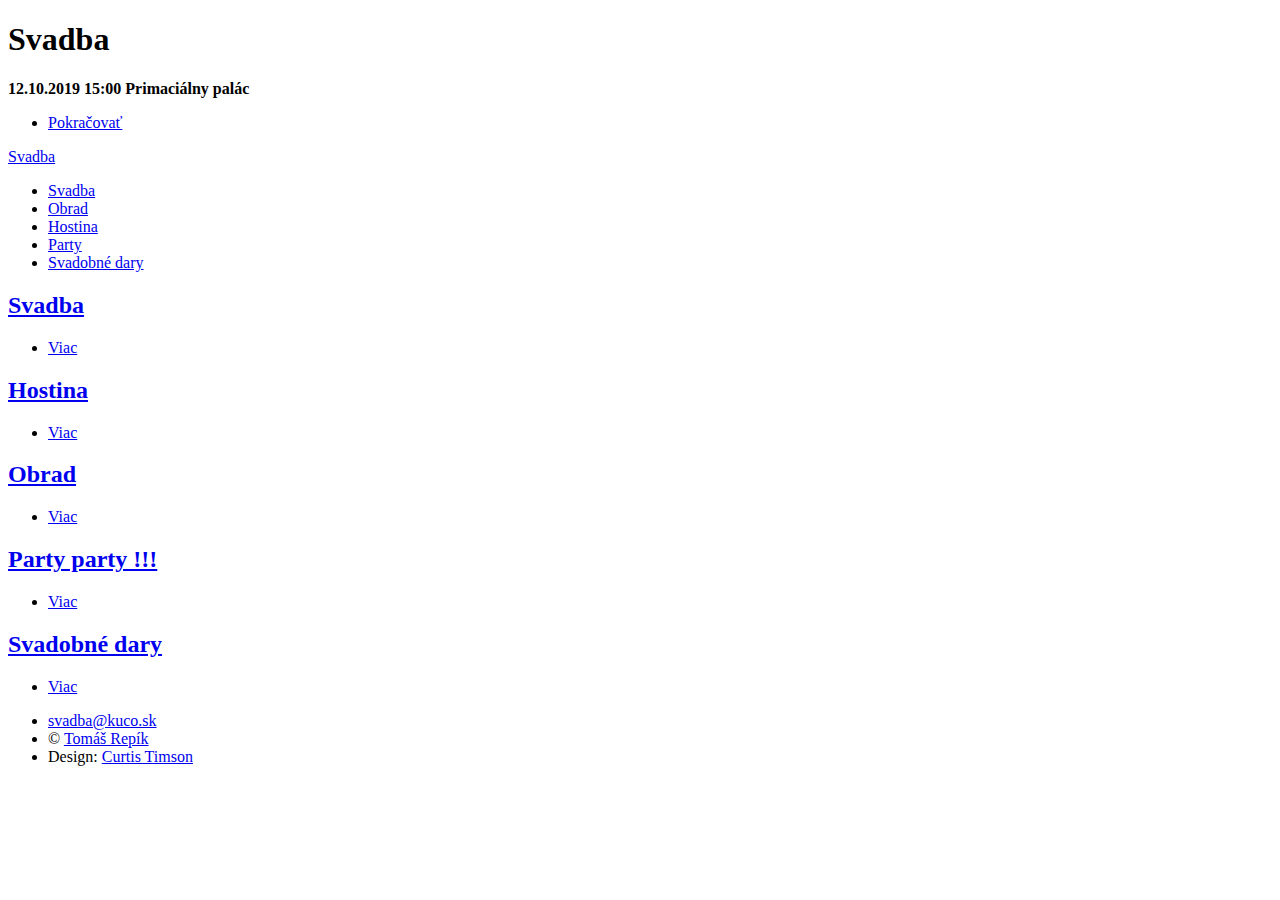
==== commit 5b2a2346: "Chnaged back the url to be able to view on repik.sk correctly." ====
--- a/index.html
+++ b/index.html
@@ -6,9 +6,9 @@
 		<title>Svadba</title>
 		<meta charset="utf-8" />
 		<meta name="viewport" content="width=device-width, initial-scale=1, user-scalable=no" />
-		<link rel="stylesheet" href='/assets/css/main.css' />
-		
-		<noscript><link rel="stylesheet" href='/assets/css/noscript.css' /></noscript>
+		<link rel="stylesheet" href='/kucovci/assets/css/main.css' />
+		
+		<noscript><link rel="stylesheet" href='/kucovci/assets/css/noscript.css' /></noscript>
 	</head>
 
 	<body lang='sk' class="is-loading">
@@ -62,7 +62,7 @@
 
 				
 <header id="header">
-    <a href='/' class="logo">Svadba</a>
+    <a href='/kucovci/' class="logo">Svadba</a>
 </header>
 
 				
@@ -70,11 +70,11 @@
 <nav id="nav">
     <ul class="links">
 
-        <li ><a href='/svadba'>Svadba</a></li>
-        <li ><a href='/obrad'>Obrad</a></li>
-        <li ><a href='/hostina'>Hostina</a></li>
-        <li ><a href='/party'>Party</a></li>
-        <li ><a href='/dary'>Svadobné dary</a></li>
+        <li ><a href='/kucovci/svadba'>Svadba</a></li>
+        <li ><a href='/kucovci/obrad'>Obrad</a></li>
+        <li ><a href='/kucovci/hostina'>Hostina</a></li>
+        <li ><a href='/kucovci/party'>Party</a></li>
+        <li ><a href='/kucovci/dary'>Svadobné dary</a></li>
         
     </ul>
     
@@ -91,12 +91,12 @@
 <article class="post featured">
     <header class="major">
         
-        <h2><a href="https://svadba.kuco.sk/svadba/">Svadba</a></h2>
+        <h2><a href="https://repik.sk/kucovci/svadba/">Svadba</a></h2>
         <p></p>
     </header>
     
     <ul class="actions">
-        <li><a href="https://svadba.kuco.sk/svadba/" class="button big">Viac</a></li>
+        <li><a href="https://repik.sk/kucovci/svadba/" class="button big">Viac</a></li>
     </ul>
 </article>
 
@@ -111,48 +111,48 @@
     <article>
         <header>
             
-            <h2><a href="https://svadba.kuco.sk/hostina/">Hostina</a></h2>
-        </header>
-        
-        <p></p>
-        <ul class="actions">
-            <li><a href="https://svadba.kuco.sk/hostina/" class="button">Viac</a></li>
-        </ul>
-    </article>
-    
-    <article>
-        <header>
-            
-            <h2><a href="https://svadba.kuco.sk/obrad/">Obrad</a></h2>
-        </header>
-        
-        <p></p>
-        <ul class="actions">
-            <li><a href="https://svadba.kuco.sk/obrad/" class="button">Viac</a></li>
-        </ul>
-    </article>
-    
-    <article>
-        <header>
-            
-            <h2><a href="https://svadba.kuco.sk/party/">Party party !!!</a></h2>
-        </header>
-        
-        <p></p>
-        <ul class="actions">
-            <li><a href="https://svadba.kuco.sk/party/" class="button">Viac</a></li>
-        </ul>
-    </article>
-    
-    <article>
-        <header>
-            
-            <h2><a href="https://svadba.kuco.sk/dary/">Svadobné dary</a></h2>
-        </header>
-        
-        <p></p>
-        <ul class="actions">
-            <li><a href="https://svadba.kuco.sk/dary/" class="button">Viac</a></li>
+            <h2><a href="https://repik.sk/kucovci/hostina/">Hostina</a></h2>
+        </header>
+        
+        <p></p>
+        <ul class="actions">
+            <li><a href="https://repik.sk/kucovci/hostina/" class="button">Viac</a></li>
+        </ul>
+    </article>
+    
+    <article>
+        <header>
+            
+            <h2><a href="https://repik.sk/kucovci/obrad/">Obrad</a></h2>
+        </header>
+        
+        <p></p>
+        <ul class="actions">
+            <li><a href="https://repik.sk/kucovci/obrad/" class="button">Viac</a></li>
+        </ul>
+    </article>
+    
+    <article>
+        <header>
+            
+            <h2><a href="https://repik.sk/kucovci/party/">Party party !!!</a></h2>
+        </header>
+        
+        <p></p>
+        <ul class="actions">
+            <li><a href="https://repik.sk/kucovci/party/" class="button">Viac</a></li>
+        </ul>
+    </article>
+    
+    <article>
+        <header>
+            
+            <h2><a href="https://repik.sk/kucovci/dary/">Svadobné dary</a></h2>
+        </header>
+        
+        <p></p>
+        <ul class="actions">
+            <li><a href="https://repik.sk/kucovci/dary/" class="button">Viac</a></li>
         </ul>
     </article>
     
@@ -207,13 +207,13 @@
 
 			
 			
-<script src='/assets/js/jquery.min.js'></script>
-<script src='/assets/js/jquery.scrollex.min.js'></script>
-<script src='/assets/js/jquery.scrolly.min.js'></script>
-<script src='/assets/js/browser.min.js'></script>
-<script src='/assets/js/breakpoints.min.js'></script>
-<script src='/assets/js/util.js'></script>
-<script src='/assets/js/main.js'></script>
+<script src='/kucovci/assets/js/jquery.min.js'></script>
+<script src='/kucovci/assets/js/jquery.scrollex.min.js'></script>
+<script src='/kucovci/assets/js/jquery.scrolly.min.js'></script>
+<script src='/kucovci/assets/js/browser.min.js'></script>
+<script src='/kucovci/assets/js/breakpoints.min.js'></script>
+<script src='/kucovci/assets/js/util.js'></script>
+<script src='/kucovci/assets/js/main.js'></script>
 
 
 	</body>
